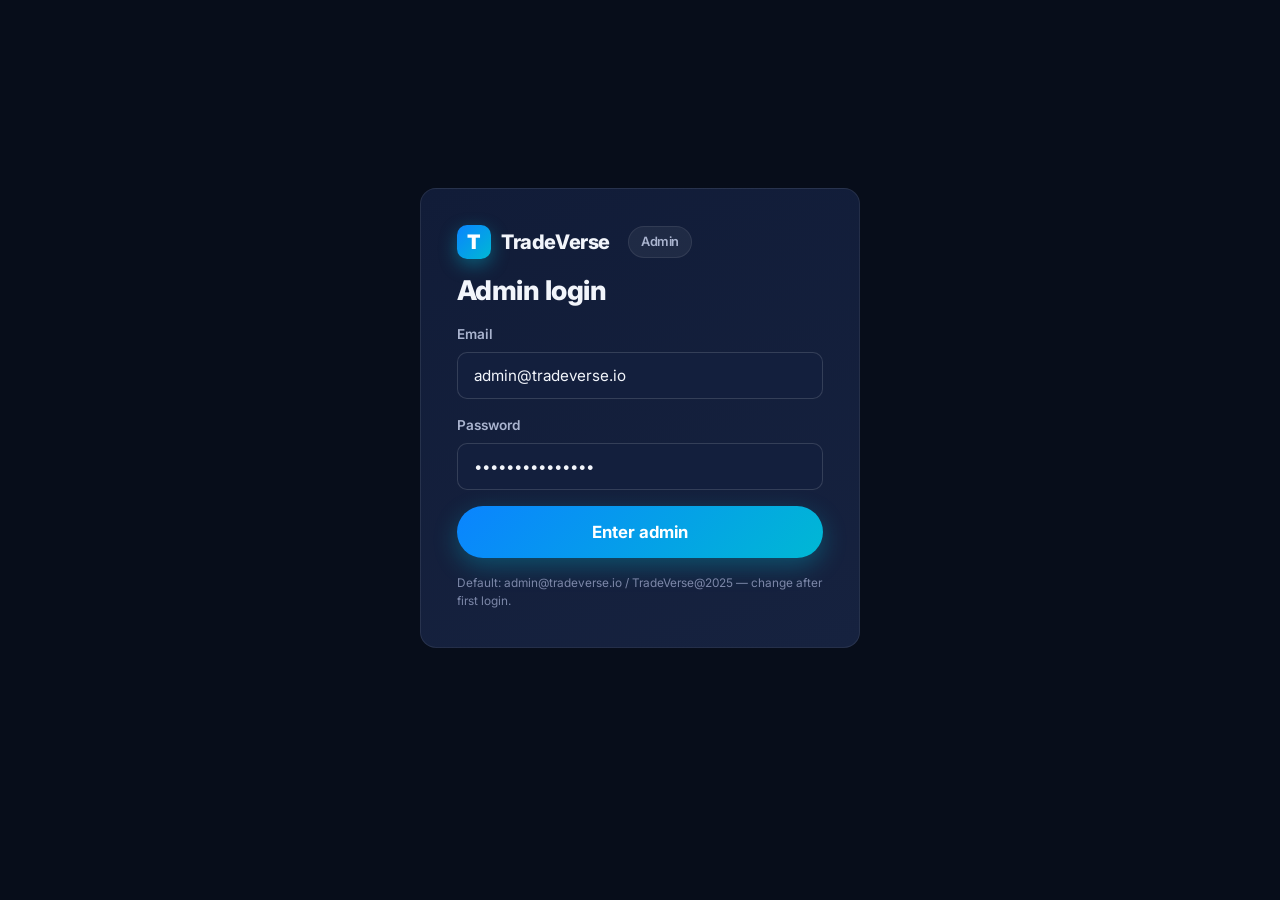
==== admin.html @ 34b25c46 "Initial commit: TradeVerse trading & investment platform - Multi-asset trading platform: Forex, Stoc" ====
<!DOCTYPE html>
<html lang="en" data-theme="dark">
<head>
<meta charset="UTF-8">
<meta name="viewport" content="width=device-width, initial-scale=1.0">
<title>Admin — TradeVerse</title>
<link href="https://fonts.googleapis.com/css2?family=Inter:wght@400;600;700;800&display=swap" rel="stylesheet">
<link rel="stylesheet" href="css/theme.css">
<script src="https://sites.super.myninja.ai/_assets/ninja-daytona-script.js"></script>
</head>
<body>
<!-- ADMIN LOGIN -->
<div id="adminLogin" class="auth-wrap">
  <div class="card auth-card card-grad fade-up">
    <div class="brand mb"><span class="brand-mark">T</span>TradeVerse <span class="chip" style="margin-left:8px">Admin</span></div>
    <h2 class="h3 mb">Admin login</h2>
    <form onsubmit="return doAdminLogin(event)">
      <div class="field"><label>Email</label><input class="input" type="email" id="ad_email" value="admin@tradeverse.io"></div>
      <div class="field"><label>Password</label><input class="input" type="password" id="ad_pass" value="TradeVerse@2025"></div>
      <button class="btn btn-primary btn-block btn-lg" type="submit">Enter admin</button>
    </form>
    <p class="muted mt" style="font-size:.74rem">Default: admin@tradeverse.io / TradeVerse@2025 — change after first login.</p>
  </div>
</div>

<!-- ADMIN SHELL -->
<div id="adminShell" class="dash" style="display:none">
  <aside class="dash-side">
    <div class="side-brand"><span class="brand-mark">T</span>TradeVerse <span style="font-size:.7rem" class="chip">Admin</span></div>
    <nav class="side-nav">
      <a href="#" class="active" onclick="adminView('overview',event)">📊 Overview</a>
      <a href="#" onclick="adminView('users',event)">👥 <span data-i18n="admin_users">Users</span></a>
      <a href="#" onclick="adminView('deposits',event)">⬇️ <span data-i18n="admin_deposits">Deposits</span></a>
      <a href="#" onclick="adminView('withdrawals',event)">⬆️ <span data-i18n="admin_withdrawals">Withdrawals</span></a>
      <a href="#" onclick="adminView('messages',event)">💬 <span data-i18n="admin_messages">Messages</span></a>
      <a href="#" onclick="adminView('wallets',event)">👛 <span data-i18n="admin_wallets">Wallets</span></a>
      <a href="#" onclick="adminView('broadcast',event)">📢 <span data-i18n="admin_broadcast">Broadcast</span></a>
      <a href="#" onclick="adminView('activity',event)">📜 <span data-i18n="admin_activity">Activity</span></a>
      <a href="#" onclick="adminView('ai',event)">🤖 <span data-i18n="admin_ai">AI Monitor</span></a>
      <a href="#" onclick="adminLogout()">🚪 Log out</a>
    </nav>
  </aside>
  <main class="dash-main">
    <div class="dash-topbar">
      <h2 class="h3">Admin Dashboard</h2>
      <div style="margin-left:auto" class="flex gap">
        <span id="langSlot"></span>
        <button class="selector theme-toggle" onclick="toggleTheme()">🌙</button>
        <a href="index.html" class="btn btn-ghost btn-sm">← Site</a>
      </div>
    </div>

    <div id="av-overview" class="view">
      <div class="kpi-grid">
        <div class="card kpi admin-kpi"><div class="lbl">Total users</div><div class="val grad-text" id="aUsers">0</div></div>
        <div class="card kpi admin-kpi"><div class="lbl">Pending deposits</div><div class="val accent" id="aDep">0</div></div>
        <div class="card kpi admin-kpi"><div class="lbl">Pending withdrawals</div><div class="val accent" id="aWd">0</div></div>
        <div class="card kpi admin-kpi"><div class="lbl">Unread support</div><div class="val accent" id="aMsg">0</div></div>
      </div>
      <div class="dash-grid-2 mt">
        <div class="card"><h3 class="mb">Recent users</h3><div id="recentUsers"></div></div>
        <div class="card"><h3 class="mb">Recent activity</h3><div id="recentAct"></div></div>
      </div>
    </div>

    <div id="av-users" class="view hidden">
      <div class="card">
        <div class="between mb"><h3 data-i18n="admin_users">Users</h3><input class="input" id="userSearch" data-i18n-ph="search_ph" placeholder="Search…" oninput="renderUsers()" style="max-width:240px"></div>
        <div class="scroll-x"><table class="tbl"><thead><tr><th>Name</th><th>Email</th><th>Country</th><th>Balance</th><th>Bonus</th><th>Joined</th><th>Actions</th></tr></thead><tbody id="usersBody"></tbody></table></div>
      </div>
    </div>

    <div id="av-deposits" class="view hidden">
      <div class="card"><h3 class="mb" data-i18n="admin_deposits">Deposits</h3>
        <div class="scroll-x"><table class="tbl"><thead><tr><th>User</th><th>Method</th><th>Amount</th><th>Status</th><th>Date</th><th>Actions</th></tr></thead><tbody id="depBody"></tbody></table></div>
        <p class="muted mt" style="font-size:.78rem">⚠️ Only approve after you verify the transaction on-chain. This keeps deposits real and verifiable.</p>
      </div>
    </div>

    <div id="av-withdrawals" class="view hidden">
      <div class="card"><h3 class="mb" data-i18n="admin_withdrawals">Withdrawals</h3>
        <div class="scroll-x"><table class="tbl"><thead><tr><th>User</th><th>Amount</th><th>Address</th><th>Status</th><th>Date</th><th>Actions</th></tr></thead><tbody id="wdBody"></tbody></table></div>
      </div>
    </div>

    <div id="av-messages" class="view hidden">
      <div class="dash-grid-2">
        <div class="card"><h3 class="mb">Support inbox</h3><div id="supportList"></div></div>
        <div class="card"><h3 class="mb">Conversation</h3><div id="convBody" style="max-height:340px;overflow-y:auto;margin-bottom:14px"></div>
          <div class="chat-input" style="border:1px solid var(--border);border-radius:12px"><input class="input" id="adminReply" placeholder="Reply to user…" onkeydown="if(event.key==='Enter')adminSend()"><button class="btn btn-primary btn-sm" onclick="adminSend()" data-i18n="reply">Reply</button></div>
        </div>
      </div>
    </div>

    <div id="av-wallets" class="view hidden">
      <div class="card"><h3 class="mb" data-i18n="admin_wallets">Wallets</h3>
        <div id="walletsAdmin"></div>
        <p class="muted mt" style="font-size:.78rem">Edit deposit wallet addresses here. Users will see the updated addresses on their deposit page.</p>
      </div>
    </div>

    <div id="av-broadcast" class="view hidden">
      <div class="card" style="max-width:560px">
        <h3 class="mb" data-i18n="admin_broadcast">Broadcast</h3>
        <p class="text-2 mb" style="font-size:.88rem">Send a message to all users — appears in their notifications (and triggers email intent).</p>
        <div class="field"><label>Subject</label><input class="input" id="bcSub" placeholder="e.g. New trading hours"></div>
        <div class="field"><label>Message</label><textarea class="input" id="bcBody" rows="4" placeholder="Your message…"></textarea></div>
        <button class="btn btn-primary" onclick="doBroadcast()" data-i18n="send">Send</button>
        <div class="divider"></div>
        <h4 class="mb">Past broadcasts</h4><div id="bcList"></div>
      </div>
    </div>

    <div id="av-activity" class="view hidden">
      <div class="card"><h3 class="mb" data-i18n="admin_activity">Activity</h3><div id="actList"></div></div>
    </div>

    <div id="av-ai" class="view hidden">
      <div class="dash-grid-2">
        <div class="card">
          <h3 class="mb" data-i18n="admin_ai">AI Monitor</h3>
          <div class="kpi-grid" style="grid-template-columns:1fr 1fr">
            <div class="kpi"><div class="lbl">Dashboard sync</div><div class="val badge-up">● Live</div></div>
            <div class="kpi"><div class="lbl">Market feed</div><div class="val badge-up">● Live</div></div>
            <div class="kpi"><div class="lbl">Escalations</div><div class="val accent" id="aiEsc">0</div></div>
            <div class="kpi"><div class="lbl">Users monitored</div><div class="val" id="aiMon">0</div></div>
          </div>
          <p class="text-2 mt" style="font-size:.88rem">The AI keeps every user dashboard in sync with live crypto/stock/forex data, answers support questions instantly, and notifies you (admin) by email + activity log when a user needs human help or an anomaly is flagged.</p>
        </div>
        <div class="card"><h3 class="mb">AI event log</h3><div id="aiLog"></div></div>
      </div>
    </div>
  </main>
</div>

<script src="js/i18n.js"></script>
<script src="js/store.js"></script>
<script src="js/market.js"></script>
<script src="js/components.js"></script>
<script>
let currentConvUser = null;

function doAdminLogin(e){
  e.preventDefault();
  const r = TV.adminLogin(document.getElementById('ad_email').value, document.getElementById('ad_pass').value);
  if(!r.ok){ toast(r.error,'error'); return false; }
  enterAdmin();
  return false;
}
function enterAdmin(){
  document.getElementById('adminLogin').style.display='none';
  document.getElementById('adminShell').style.display='grid';
  document.getElementById('langSlot').outerHTML = buildLangSelector();
  applyI18n(); updateKPIs();
  renderOverview();
}
function adminLogout(){ TV.setAdmin(false); location.reload(); }
function adminView(v,e){ if(e)e.preventDefault();
  document.querySelectorAll('#adminShell .view').forEach(x=>x.classList.add('hidden'));
  document.getElementById('av-'+v).classList.remove('hidden');
  document.querySelectorAll('#adminShell .side-nav a').forEach(a=>a.classList.remove('active'));
  e.currentTarget.classList.add('active');
  if(v==='overview')renderOverview();
  if(v==='users')renderUsers();
  if(v==='deposits')renderDeposits();
  if(v==='withdrawals')renderWithdrawals();
  if(v==='messages')renderSupport();
  if(v==='wallets')renderWalletsAdmin();
  if(v==='broadcast')renderBroadcasts();
  if(v==='activity')renderActivity();
  if(v==='ai')renderAI();
}
function updateKPIs(){
  const d=TV.load();
  document.getElementById('aUsers').textContent=d.users.length;
  document.getElementById('aDep').textContent=d.deposits.filter(x=>x.status==='pending').length;
  document.getElementById('aWd').textContent=d.withdrawals.filter(x=>x.status==='pending').length;
  const unread = Object.entries(d.support).filter(([uid,msgs])=>msgs.some(m=>m.from==='user')).length;
  document.getElementById('aMsg').textContent=unread;
}
function renderOverview(){
  const d=TV.load();
  document.getElementById('recentUsers').innerHTML = d.users.slice(-5).reverse().map(u=>`<div class="watch-item"><span class="sym"><span class="coin">${u.name.slice(0,2).toUpperCase()}</span>${u.name}</span><span class="muted">${u.email}</span></div>`).join('') || '<p class="muted center" style="padding:18px">No users yet.</p>';
  document.getElementById('recentAct').innerHTML = d.activity.slice(-8).reverse().map(a=>`<div class="watch-item"><span class="text-2" style="font-size:.85rem">${a.text}</span><span class="muted" style="font-size:.75rem">${new Date(a.ts).toLocaleTimeString()}</span></div>`).join('') || '<p class="muted center" style="padding:18px">No activity yet.</p>';
  updateKPIs();
}
function renderUsers(){
  const d=TV.load(); const q=(document.getElementById('userSearch')?.value||'').toLowerCase();
  const list = d.users.filter(u=>!q||u.name.toLowerCase().includes(q)||u.email.includes(q));
  document.getElementById('usersBody').innerHTML = list.map(u=>`<tr>
    <td class="sym"><span class="coin">${u.name.slice(0,2).toUpperCase()}</span>${u.name}</td>
    <td>${u.email}</td><td>${u.country}</td><td>$${u.balance.toFixed(2)}</td><td class="accent">$${u.bonus}</td>
    <td>${new Date(u.joined).toLocaleDateString()}</td>
    <td><button class="btn btn-ghost btn-sm" onclick="openConv('${u.id}')">Message</button></td></tr>`).join('') || '<tr><td colspan="7" class="muted center" style="padding:18px">No users.</td></tr>';
}
function renderDeposits(){
  const d=TV.load();
  document.getElementById('depBody').innerHTML = d.deposits.slice().reverse().map(x=>{ const u=TV.getUser(x.userId); return `<tr>
    <td>${u?u.email:x.userId}</td><td>${x.method}</td><td>$${x.amount}</td>
    <td><span class="tag ${x.status==='completed'?'tag-ok':x.status==='pending'?'tag-pend':'tag-no'}">${x.status}</span></td>
    <td>${new Date(x.ts).toLocaleString()}</td>
    <td>${x.status==='pending'?`<button class="btn btn-primary btn-sm" onclick="approveDep('${x.id}')">${t('approve')}</button> <button class="btn btn-ghost btn-sm" onclick="rejectDep('${x.id}')">${t('reject')}</button>`:'—'}</td></tr>`; }).join('') || '<tr><td colspan="6" class="muted center" style="padding:18px">No deposits.</td></tr>';
}
function renderWithdrawals(){
  const d=TV.load();
  document.getElementById('wdBody').innerHTML = d.withdrawals.slice().reverse().map(x=>{ const u=TV.getUser(x.userId); return `<tr>
    <td>${u?u.email:x.userId}</td><td>$${x.amount}</td><td style="font-family:monospace;font-size:.78rem">${(x.addr||'').slice(0,18)}…</td>
    <td><span class="tag ${x.status==='completed'?'tag-ok':x.status==='pending'?'tag-pend':'tag-no'}">${x.status}</span></td>
    <td>${new Date(x.ts).toLocaleString()}</td>
    <td>${x.status==='pending'?`<button class="btn btn-primary btn-sm" onclick="approveWd('${x.id}')">${t('approve')}</button> <button class="btn btn-ghost btn-sm" onclick="rejectWd('${x.id}')">${t('reject')}</button>`:'—'}</td></tr>`; }).join('') || '<tr><td colspan="6" class="muted center" style="padding:18px">No withdrawals.</td></tr>';
}
function approveDep(id){ TV.approveDeposit(id); const dep=TV.load().deposits.find(x=>x.id===id); if(dep)notifyEmail(dep.userId,'Deposit confirmed',`Your deposit of $${dep.amount} was credited.`); toast('Deposit approved','success'); renderDeposits(); renderOverview(); }
function rejectDep(id){ TV.rejectDeposit(id); toast('Deposit rejected','warn'); renderDeposits(); }
function approveWd(id){ TV.approveWithdrawal(id); const wd=TV.load().withdrawals.find(x=>x.id===id); if(wd)notifyEmail(wd.userId,'Withdrawal processed',`Your withdrawal of $${wd.amount} was sent.`); toast('Withdrawal approved','success'); renderWithdrawals(); renderOverview(); }
function rejectWd(id){ TV.rejectWithdrawal(id); toast('Withdrawal rejected','warn'); renderWithdrawals(); }

function renderSupport(){
  const d=TV.load();
  const threads = Object.entries(d.support).filter(([uid,msgs])=>msgs.length);
  document.getElementById('supportList').innerHTML = threads.map(([uid,msgs])=>{ const u=TV.getUser(uid); const last=msgs[msgs.length-1]; return `<div class="watch-item" style="cursor:pointer" onclick="openConv('${uid}')"><span class="sym"><span class="coin">${(u?u.name:'?').slice(0,2).toUpperCase()}</span>${u?u.name:uid}</span><span class="muted" style="font-size:.78rem;max-width:160px;overflow:hidden;text-overflow:ellipsis;white-space:nowrap">${last.text}</span></div>`; }).join('') || '<p class="muted center" style="padding:18px">No support messages yet.</p>';
}
function openConv(uid){
  currentConvUser = uid;
  adminView('messages',{preventDefault:()=>{},currentTarget:{classList:{add:()=>{}}}});
  renderConv();
}
function renderConv(){
  const d=TV.load(); const msgs = d.support[currentConvUser]||[]; const u=TV.getUser(currentConvUser);
  document.getElementById('convBody').innerHTML = `<div class="muted mb" style="font-size:.8rem">${u?u.name+' · '+u.email:currentConvUser}</div>` + msgs.map(m=>`<div class="chat-msg ${m.from==='user'?'bot':'me'}" style="margin-bottom:8px">${m.text}</div>`).join('') || '<p class="muted">No messages.</p>';
}
function adminSend(){
  const txt = document.getElementById('adminReply').value.trim();
  if(!txt||!currentConvUser) return;
  TV.sendSupport(currentConvUser, txt, 'admin');
  notifyEmail(currentConvUser,'Support reply',txt);
  document.getElementById('adminReply').value='';
  renderConv(); renderSupport();
  toast('Reply sent','success');
}

function renderWalletsAdmin(){
  const d=TV.load();
  document.getElementById('walletsAdmin').innerHTML = d.wallets.map(w=>`<div class="card" style="margin-bottom:14px">
    <div class="between mb"><strong>${w.name}</strong><span class="chip">${w.network}</span></div>
    <input class="input" id="w_${w.id}" value="${w.address}" style="font-family:monospace;font-size:.82rem">
    <button class="btn btn-primary btn-sm mt" onclick="saveWallet('${w.id}')">${t('save')}</button>
  </div>`).join('');
}
function saveWallet(id){ const addr=document.getElementById('w_'+id).value.trim(); TV.updateWallet(id,addr); toast('Wallet updated','success'); }

function doBroadcast(){
  const sub=document.getElementById('bcSub').value.trim(); const body=document.getElementById('bcBody').value.trim();
  if(!sub||!body){ toast('Fill subject and message','error'); return; }
  const d=TV.load(); d.users.forEach(u=>notifyEmail(u.id,sub,body));
  TV.broadcast(sub,body);
  toast('Broadcast sent to all users','success');
  document.getElementById('bcSub').value=''; document.getElementById('bcBody').value='';
  renderBroadcasts(); renderOverview();
}
function renderBroadcasts(){ const d=TV.load(); document.getElementById('bcList').innerHTML=d.broadcasts.slice().reverse().map(b=>`<div class="watch-item"><div><strong>${b.subject}</strong><div class="muted" style="font-size:.78rem">${b.body}</div></div><span class="muted" style="font-size:.72rem">${new Date(b.ts).toLocaleString()}</span></div>`).join('')||'<p class="muted">None yet.</p>'; }
function renderActivity(){ const d=TV.load(); document.getElementById('actList').innerHTML=d.activity.slice().reverse().map(a=>`<div class="watch-item"><span class="text-2" style="font-size:.85rem"><span class="tag tag-info">${a.type}</span> ${a.text}</span><span class="muted" style="font-size:.75rem">${new Date(a.ts).toLocaleString()}</span></div>`).join('')||'<p class="muted center" style="padding:18px">No activity.</p>'; }
function renderAI(){
  const d=TV.load();
  document.getElementById('aiEsc').textContent=d.aiLogs.filter(l=>l.text.includes('escalation')).length;
  document.getElementById('aiMon').textContent=d.users.length;
  document.getElementById('aiLog').innerHTML=d.aiLogs.slice().reverse().map(l=>`<div class="watch-item"><span class="text-2" style="font-size:.85rem">🤖 ${l.text}</span><span class="muted" style="font-size:.75rem">${new Date(l.ts).toLocaleTimeString()}</span></div>`).join('')||'<p class="muted center" style="padding:18px">No AI events yet. Events appear when users request human help.</p>';
}

initTheme(); updateThemeToggle(); applyI18n();
if(TV.adminSession()) enterAdmin();
setInterval(()=>{ if(TV.adminSession()) updateKPIs(); }, 4000);
</script>
</body>
</html>
---- css/theme.css ----
/* =====================================================================
   TradeVerse — Global Theme & Design System
   Dual theme (dark navy / light), blue-cyan accents, fintech aesthetic
   ===================================================================== */

:root {
  /* Brand accent — primary cyan/blue */
  --accent: #00b8d4;
  --accent-2: #0a84ff;
  --accent-grad: linear-gradient(135deg, #0a84ff 0%, #00b8d4 100%);
  --accent-grad-soft: linear-gradient(135deg, rgba(10,132,255,.18), rgba(0,184,212,.18));

  /* Pink/magenta accent — OANDA TMS inspired */
  --pink: #e91e80;
  --pink-2: #d6156b;
  --pink-grad: linear-gradient(135deg, #e91e80 0%, #d6156b 100%);
  --pink-grad-soft: linear-gradient(135deg, rgba(233,30,128,.16), rgba(214,21,107,.16));

  /* Maroon/burgundy accent — geometric shapes inspired */
  --maroon: #8b1a3d;
  --maroon-2: #6d122e;
  --maroon-grad: linear-gradient(135deg, #8b1a3d 0%, #6d122e 100%);

  /* Status */
  --up: #16c784;
  --down: #ea3943;
  --warn: #f5a623;

  /* Radii & shadow */
  --r-sm: 10px;
  --r: 16px;
  --r-lg: 24px;
  --shadow: 0 10px 40px rgba(0,0,0,.35);
  --shadow-soft: 0 6px 24px rgba(0,0,0,.18);

  /* Font */
  --font: 'Inter', 'Segoe UI', system-ui, -apple-system, 'Helvetica Neue', Arial, sans-serif;
}

/* ---------- DARK (default) ---------- */
:root, [data-theme="dark"] {
  --bg: #070d1a;
  --bg-2: #0d1730;
  --bg-3: #131f3d;
  --card: #111c38;
  --card-2: #16223f;
  --elev: #1a2747;
  --border: rgba(255,255,255,.08);
  --border-2: rgba(255,255,255,.14);
  --text: #f2f5fb;
  --text-2: #aab4cf;
  --text-3: #6b769a;
  --muted: #7c87a8;
  --chip: rgba(255,255,255,.06);
  --glass: rgba(17,28,56,.7);
  --nav-bg: rgba(7,13,26,.82);
}

/* ---------- LIGHT ---------- */
[data-theme="light"] {
  --bg: #f4f7fc;
  --bg-2: #ffffff;
  --bg-3: #eef3fb;
  --card: #ffffff;
  --card-2: #f7faff;
  --elev: #ffffff;
  --border: rgba(15,23,42,.10);
  --border-2: rgba(15,23,42,.16);
  --text: #0b1a36;
  --text-2: #46587e;
  --text-3: #8190b0;
  --muted: #9aa7c4;
  --chip: rgba(15,23,42,.05);
  --glass: rgba(255,255,255,.8);
  --nav-bg: rgba(255,255,255,.85);
  --shadow: 0 10px 40px rgba(15,23,42,.12);
  --shadow-soft: 0 6px 20px rgba(15,23,42,.08);
}

* { box-sizing: border-box; margin: 0; padding: 0; }

html { scroll-behavior: smooth; }

body {
  font-family: var(--font);
  background: var(--bg);
  color: var(--text);
  line-height: 1.55;
  -webkit-font-smoothing: antialiased;
  transition: background .3s ease, color .3s ease;
  overflow-x: hidden;
}

a { color: inherit; text-decoration: none; }
img { max-width: 100%; display: block; }
button { font-family: inherit; cursor: pointer; border: none; background: none; color: inherit; }
input, select, textarea { font-family: inherit; }

/* ---------- Layout helpers ---------- */
.container { width: 100%; max-width: 1240px; margin: 0 auto; padding: 0 20px; }
.section { padding: 80px 0; }
.grid { display: grid; gap: 20px; }
.hidden { display: none !important; }
.center { text-align: center; }

/* ---------- Typography ---------- */
h1, h2, h3, h4 { line-height: 1.2; font-weight: 800; letter-spacing: -0.02em; }
.h1 { font-size: clamp(2.2rem, 5vw, 3.6rem); }
.h2 { font-size: clamp(1.8rem, 4vw, 2.6rem); }
.h3 { font-size: clamp(1.3rem, 2.5vw, 1.7rem); }
.muted { color: var(--muted); }
.text-2 { color: var(--text-2); }
.accent { color: var(--accent); }
.grad-text {
  background: var(--accent-grad);
  -webkit-background-clip: text; background-clip: text;
  -webkit-text-fill-color: transparent; color: transparent;
}

/* ---------- Buttons ---------- */
.btn {
  display: inline-flex; align-items: center; justify-content: center; gap: 8px;
  padding: 13px 24px; border-radius: 999px; font-weight: 700; font-size: .95rem;
  transition: transform .15s ease, box-shadow .2s ease, opacity .2s ease;
  white-space: nowrap;
}
.btn:active { transform: translateY(1px) scale(.99); }
.btn-primary { background: var(--accent-grad); color: #fff; box-shadow: 0 8px 24px rgba(0,184,212,.32); }
.btn-primary:hover { box-shadow: 0 10px 32px rgba(0,184,212,.5); }
.btn-ghost { background: var(--chip); color: var(--text); border: 1px solid var(--border-2); }
.btn-ghost:hover { background: var(--card-2); }
.btn-outline { background: transparent; color: var(--text); border: 1.5px solid var(--border-2); }
.btn-outline:hover { border-color: var(--accent); color: var(--accent); }
.btn-block { width: 100%; }
.btn-lg { padding: 16px 32px; font-size: 1.05rem; }
.btn-sm { padding: 9px 16px; font-size: .85rem; }

/* ---------- Cards ---------- */
.card {
  background: var(--card); border: 1px solid var(--border);
  border-radius: var(--r); padding: 22px;
  transition: transform .2s ease, border-color .2s ease, box-shadow .2s ease;
}
.card-hover:hover { transform: translateY(-4px); border-color: var(--border-2); box-shadow: var(--shadow); }
.card-grad { background: linear-gradient(160deg, var(--card), var(--card-2)); }

/* ---------- Chips / badges ---------- */
.chip {
  display: inline-flex; align-items: center; gap: 6px; padding: 5px 12px;
  border-radius: 999px; font-size: .8rem; font-weight: 600;
  background: var(--chip); border: 1px solid var(--border); color: var(--text-2);
}
.badge-up { color: var(--up); }
.badge-down { color: var(--down); }
.dot { width: 8px; height: 8px; border-radius: 50%; display: inline-block; }
.dot-up { background: var(--up); }
.dot-down { background: var(--down); }

/* ---------- Top nav ---------- */
.nav {
  position: sticky; top: 0; z-index: 100;
  background: var(--nav-bg); backdrop-filter: blur(14px);
  border-bottom: 1px solid var(--border);
}
.nav-inner { display: flex; align-items: center; gap: 18px; height: 64px; }
.brand { display: flex; align-items: center; gap: 10px; font-weight: 800; font-size: 1.25rem; letter-spacing: -.02em; }
.brand-mark {
  width: 34px; height: 34px; border-radius: 10px; background: var(--accent-grad);
  display: grid; place-items: center; color: #fff; font-weight: 900;
  box-shadow: 0 6px 18px rgba(0,184,212,.4);
}
.nav-links { display: flex; gap: 22px; margin-left: 14px; }
.nav-links a { color: var(--text-2); font-weight: 600; font-size: .92rem; transition: color .15s; }
.nav-links a:hover { color: var(--accent); }
.nav-right { margin-left: auto; display: flex; align-items: center; gap: 10px; }

/* selectors */
.selector {
  display: inline-flex; align-items: center; gap: 6px; padding: 7px 12px;
  border-radius: 999px; background: var(--chip); border: 1px solid var(--border);
  font-size: .85rem; font-weight: 600; color: var(--text-2); cursor: pointer;
}
.selector:hover { border-color: var(--border-2); }
.flag { width: 18px; height: 13px; border-radius: 2px; object-fit: cover; display: inline-block; }

/* theme toggle */
.toggle { width: 42px; height: 24px; border-radius: 999px; background: var(--chip); border: 1px solid var(--border); position: relative; transition: background .2s; }
.toggle::after { content: ''; position: absolute; top: 2px; left: 2px; width: 18px; height: 18px; border-radius: 50%; background: var(--accent-grad); transition: transform .2s; }
[data-theme="light"] .toggle::after { transform: translateX(18px); }

/* ---------- Live ticker ---------- */
.ticker-bar {
  background: var(--bg-2); border-bottom: 1px solid var(--border);
  overflow: hidden; white-space: nowrap; position: relative;
}
.ticker-track { display: inline-flex; gap: 36px; padding: 10px 0; animation: ticker 60s linear infinite; }
.ticker-item { display: inline-flex; align-items: center; gap: 8px; font-size: .82rem; font-weight: 600; color: var(--text-2); }
.ticker-item .sym { color: var(--text); }
@keyframes ticker { from { transform: translateX(0); } to { transform: translateX(-50%); } }

/* ---------- Hero ---------- */
.hero { position: relative; padding: 70px 0 90px; overflow: hidden; }
.hero-bg-glow {
  position: absolute; inset: 0; pointer-events: none;
  background: radial-gradient(60% 60% at 80% 10%, rgba(0,184,212,.18), transparent 60%),
              radial-gradient(50% 50% at 10% 90%, rgba(10,132,255,.15), transparent 60%);
}
.hero-grid { display: grid; grid-template-columns: 1.05fr 1fr; gap: 40px; align-items: center; }
.hero-img { position: relative; }
.hero-img img { border-radius: var(--r-lg); box-shadow: var(--shadow); }
@media (max-width: 880px) { .hero-grid { grid-template-columns: 1fr; } .hero-img { order: -1; } }

/* ---------- Stats strip ---------- */
.stat-strip { display: grid; grid-template-columns: repeat(4,1fr); gap: 16px; }
@media (max-width: 720px) { .stat-strip { grid-template-columns: repeat(2,1fr); } }
.stat { text-align: center; }
.stat .num { font-size: clamp(1.6rem,3vw,2.4rem); font-weight: 800; }
.stat .lbl { color: var(--muted); font-size: .85rem; margin-top: 2px; }

/* ---------- Products grid ---------- */
.products { display: grid; grid-template-columns: repeat(3,1fr); gap: 18px; }
@media (max-width: 900px) { .products { grid-template-columns: repeat(2,1fr); } }
@media (max-width: 600px) { .products { grid-template-columns: 1fr; } }
.product-card { padding: 24px; }
.product-icon { width: 52px; height: 52px; border-radius: 14px; display: grid; place-items: center; background: var(--accent-grad-soft); border: 1px solid var(--border); font-size: 1.5rem; margin-bottom: 14px; }
.product-card h3 { font-size: 1.2rem; margin-bottom: 6px; }
.product-card p { color: var(--text-2); font-size: .92rem; }

/* ---------- Account types ---------- */
.acct-grid { display: grid; grid-template-columns: repeat(4,1fr); gap: 16px; }
@media (max-width: 980px) { .acct-grid { grid-template-columns: repeat(2,1fr); } }
@media (max-width: 560px) { .acct-grid { grid-template-columns: 1fr; } }
.acct-card { padding: 26px 22px; position: relative; }
.acct-card.feat { border-color: var(--accent); box-shadow: 0 0 0 1px var(--accent), 0 14px 40px rgba(0,184,212,.18); }
.acct-card .price { font-size: 2rem; font-weight: 800; }
.acct-card ul { list-style: none; margin: 16px 0; }
.acct-card li { display: flex; gap: 10px; padding: 7px 0; color: var(--text-2); font-size: .9rem; }
.acct-card li::before { content: '✓'; color: var(--accent); font-weight: 800; }
.acct-tag { position: absolute; top: -12px; left: 50%; transform: translateX(-50%); background: var(--accent-grad); color: #fff; font-size: .72rem; font-weight: 700; padding: 5px 14px; border-radius: 999px; }

/* ---------- Steps ---------- */
.steps { display: grid; grid-template-columns: repeat(3,1fr); gap: 22px; }
@media (max-width: 800px) { .steps { grid-template-columns: 1fr; } }
.step { text-align: center; padding: 26px; }
.step-num { width: 48px; height: 48px; margin: 0 auto 14px; border-radius: 50%; border: 2px solid var(--accent); color: var(--accent); font-weight: 800; font-size: 1.2rem; display: grid; place-items: center; }

/* ---------- Footer ---------- */
.footer { background: var(--bg-2); border-top: 1px solid var(--border); padding: 60px 0 30px; margin-top: 40px; }
.footer-grid { display: grid; grid-template-columns: 1.4fr repeat(3,1fr); gap: 32px; }
@media (max-width: 820px) { .footer-grid { grid-template-columns: 1fr 1fr; } }
@media (max-width: 520px) { .footer-grid { grid-template-columns: 1fr; } }
.footer h4 { font-size: .95rem; margin-bottom: 14px; }
.footer a { display: block; color: var(--text-2); font-size: .88rem; padding: 5px 0; }
.footer a:hover { color: var(--accent); }
.disclaimer { font-size: .76rem; color: var(--text-3); border-top: 1px solid var(--border); margin-top: 30px; padding-top: 20px; line-height: 1.6; }

/* ---------- Auth ---------- */
.auth-wrap { min-height: calc(100vh - 64px); display: grid; place-items: center; padding: 40px 20px; }
.auth-card { width: 100%; max-width: 440px; padding: 36px; }
.field { margin-bottom: 16px; }
.field label { display: block; font-size: .85rem; font-weight: 600; margin-bottom: 7px; color: var(--text-2); }
.input {
  width: 100%; padding: 13px 16px; border-radius: var(--r-sm);
  background: var(--bg-3); border: 1px solid var(--border-2); color: var(--text);
  font-size: .95rem; transition: border-color .15s;
}
.input:focus { outline: none; border-color: var(--accent); }
.input::placeholder { color: var(--text-3); }

/* ---------- Dashboard shell ---------- */
.dash { display: grid; grid-template-columns: 248px 1fr; min-height: 100vh; background: var(--bg); }
@media (max-width: 900px) { .dash { grid-template-columns: 1fr; } .dash-side { display: none; position: fixed; top: 0; left: 0; width: 260px; z-index: 1000; box-shadow: 4px 0 30px rgba(0,0,0,.5); } .dash-side.open { display: block; } .dash-mobile-toggle { display: flex; } }
.dash-mobile-toggle { display: none; align-items: center; gap: 6px; background: var(--bg-2); border: 1px solid var(--border); color: var(--text); padding: 10px 16px; border-radius: 10px; font-size: .9rem; cursor: pointer; position: sticky; top: 0; z-index: 100; width: 100%; }
.dash-side { background: var(--bg-2); border-right: 1px solid var(--border); padding: 20px 16px; position: sticky; top: 0; height: 100vh; overflow-y: auto; }
.dash-main { padding: 24px 28px; max-width: 100%; overflow-x: hidden; }
.dash-topbar { display: flex; align-items: center; gap: 14px; margin-bottom: 22px; }
.side-brand { display: flex; align-items: center; gap: 10px; font-weight: 800; font-size: 1.15rem; padding: 6px 8px 18px; }
.side-nav a { display: flex; align-items: center; gap: 12px; padding: 11px 14px; border-radius: var(--r-sm); color: var(--text-2); font-weight: 600; font-size: .9rem; margin-bottom: 3px; transition: all .15s; }
.side-nav a:hover { background: var(--chip); color: var(--text); }
.side-nav a.active { background: var(--accent-grad-soft); color: var(--accent); border: 1px solid var(--border); }
.side-nav a .ic { width: 20px; text-align: center; }

/* dashboard cards */
.kpi-grid { display: grid; grid-template-columns: repeat(4,1fr); gap: 16px; }
@media (max-width: 1100px) { .kpi-grid { grid-template-columns: repeat(2,1fr); } }
.kpi { padding: 20px; }
.kpi .lbl { color: var(--text-3); font-size: .8rem; font-weight: 600; }
.kpi .val { font-size: 1.7rem; font-weight: 800; margin: 6px 0; }
.kpi .chg { font-size: .82rem; font-weight: 700; }

.dash-grid-2 { display: grid; grid-template-columns: 1.6fr 1fr; gap: 18px; }
@media (max-width: 1000px) { .dash-grid-2 { grid-template-columns: 1fr; } }

/* tables */
.tbl { width: 100%; border-collapse: collapse; }
.tbl th { text-align: left; font-size: .76rem; text-transform: uppercase; letter-spacing: .04em; color: var(--text-3); font-weight: 700; padding: 10px 12px; border-bottom: 1px solid var(--border); }
.tbl td { padding: 13px 12px; border-bottom: 1px solid var(--border); font-size: .9rem; }
.tbl tr:hover td { background: var(--chip); }
.tbl .sym { display: flex; align-items: center; gap: 10px; font-weight: 700; }
.coin { width: 26px; height: 26px; border-radius: 50%; background: var(--accent-grad-soft); display: grid; place-items: center; font-size: .7rem; font-weight: 800; color: var(--accent); border: 1px solid var(--border); }

/* watch list */
.watch-item { display: flex; align-items: center; justify-content: space-between; padding: 12px 0; border-bottom: 1px solid var(--border); }
.watch-item:last-child { border: none; }

/* support chat widget */
.chat-fab { position: fixed; bottom: 24px; right: 24px; width: 58px; height: 58px; border-radius: 50%; background: var(--accent-grad); color: #fff; display: grid; place-items: center; font-size: 1.5rem; box-shadow: 0 10px 30px rgba(0,184,212,.45); z-index: 200; cursor: pointer; }
.chat-panel { position: fixed; bottom: 96px; right: 24px; width: 360px; max-width: calc(100vw - 32px); height: 480px; max-height: calc(100vh - 140px); background: var(--card); border: 1px solid var(--border-2); border-radius: var(--r); box-shadow: var(--shadow); display: flex; flex-direction: column; z-index: 200; overflow: hidden; }
.chat-head { padding: 16px; background: var(--accent-grad); color: #fff; display: flex; align-items: center; gap: 10px; }
.chat-body { flex: 1; overflow-y: auto; padding: 16px; display: flex; flex-direction: column; gap: 10px; }
.chat-msg { max-width: 80%; padding: 10px 14px; border-radius: 14px; font-size: .88rem; line-height: 1.4; }
.chat-msg.bot { background: var(--chip); align-self: flex-start; border-bottom-left-radius: 4px; }
.chat-msg.me { background: var(--accent-grad); color: #fff; align-self: flex-end; border-bottom-right-radius: 4px; }
.chat-input { display: flex; gap: 8px; padding: 12px; border-top: 1px solid var(--border); }
.chat-input input { flex: 1; }

/* notifications */
.notif-item { display: flex; gap: 12px; padding: 14px; border-bottom: 1px solid var(--border); }
.notif-item:last-child { border: none; }
.notif-ic { width: 36px; height: 36px; border-radius: 10px; background: var(--accent-grad-soft); display: grid; place-items: center; flex-shrink: 0; }

/* toast */
.toast-wrap { position: fixed; top: 80px; right: 24px; z-index: 300; display: flex; flex-direction: column; gap: 10px; }
.toast { background: var(--card); border: 1px solid var(--border-2); border-left: 3px solid var(--accent); padding: 14px 18px; border-radius: var(--r-sm); box-shadow: var(--shadow); max-width: 340px; font-size: .88rem; animation: slideIn .25s ease; }
.toast.success { border-left-color: var(--up); }
.toast.warn { border-left-color: var(--warn); }
.toast.error { border-left-color: var(--down); }
@keyframes slideIn { from { opacity: 0; transform: translateX(20px); } to { opacity: 1; transform: translateX(0); } }

/* wallet/deposit */
.wallet-card { padding: 20px; }
.wallet-addr { font-family: 'Courier New', monospace; background: var(--bg-3); padding: 12px 14px; border-radius: var(--r-sm); border: 1px dashed var(--border-2); word-break: break-all; font-size: .85rem; cursor: pointer; }
.qr-box { width: 150px; height: 150px; margin: 14px auto; background: #fff; border-radius: var(--r-sm); display: grid; place-items: center; padding: 10px; }

/* admin extras */
.admin-kpi .val { font-size: 1.5rem; }
.tag { display: inline-block; padding: 3px 10px; border-radius: 999px; font-size: .74rem; font-weight: 700; }
.tag-pend { background: rgba(245,166,35,.16); color: var(--warn); }
.tag-ok { background: rgba(22,199,132,.16); color: var(--up); }
.tag-no { background: rgba(234,57,67,.16); color: var(--down); }
.tag-info { background: var(--accent-grad-soft); color: var(--accent); }

/* misc */
.divider { height: 1px; background: var(--border); margin: 22px 0; }
.flex { display: flex; }
.between { justify-content: space-between; align-items: center; }
.gap { gap: 12px; }
.mt { margin-top: 16px; }
.mb { margin-bottom: 16px; }
.mt-lg { margin-top: 30px; }
.scroll-x { overflow-x: auto; }
.pill-tabs { display: inline-flex; gap: 6px; padding: 5px; background: var(--chip); border-radius: 999px; border: 1px solid var(--border); }
.pill-tabs button { padding: 7px 16px; border-radius: 999px; font-weight: 600; font-size: .85rem; color: var(--text-2); }
.pill-tabs button.active { background: var(--accent-grad); color: #fff; }

/* RTL */
[dir="rtl"] .nav-links, [dir="rtl"] .side-nav a { direction: rtl; }
[dir="rtl"] .hero-grid { direction: rtl; }

/* fade-in */
.fade-up { animation: fadeUp .6s ease both; }
@keyframes fadeUp { from { opacity: 0; transform: translateY(18px); } to { opacity: 1; transform: translateY(0); } }

/* =====================================================================
   PINK / MAGENTA ACCENTS (OANDA TMS inspired)
   ===================================================================== */
.btn-pink { background: var(--pink-grad); color: #fff; font-weight: 700; border-radius: var(--r-sm); padding: 14px 28px; display: inline-flex; align-items: center; gap: 8px; transition: transform .2s, box-shadow .2s; box-shadow: 0 6px 24px rgba(233,30,128,.35); }
.btn-pink:hover { transform: translateY(-2px); box-shadow: 0 10px 32px rgba(233,30,128,.45); }
.btn-pink.btn-lg { padding: 16px 36px; font-size: 1.05rem; border-radius: 12px; }
.btn-pink.btn-block { width: 100%; justify-content: center; }
.btn-pink.btn-sm { padding: 8px 18px; font-size: .85rem; }

.pink-chip { background: var(--pink-grad-soft); border: 1px solid rgba(233,30,128,.3); color: var(--pink); border-radius: 999px; padding: 6px 16px; font-size: .82rem; font-weight: 700; display: inline-flex; align-items: center; gap: 6px; }

.pink-text { color: var(--pink); }
.pink-grad-text { background: var(--pink-grad); -webkit-background-clip: text; background-clip: text; -webkit-text-fill-color: transparent; }

.pink-card { border: 1px solid rgba(233,30,128,.2); background: var(--pink-grad-soft); border-radius: var(--r); }
.pink-card-hover { border: 1px solid rgba(233,30,128,.18); transition: border-color .25s, box-shadow .25s, transform .25s; }
.pink-card-hover:hover { border-color: rgba(233,30,128,.4); box-shadow: 0 8px 28px rgba(233,30,128,.15); transform: translateY(-3px); }

/* Section with pink-tinted background */
.section-pink { background: linear-gradient(180deg, var(--bg) 0%, rgba(233,30,128,.04) 50%, var(--bg) 100%); }
[data-theme="light"] .section-pink { background: linear-gradient(180deg, var(--bg) 0%, rgba(233,30,128,.03) 50%, var(--bg) 100%); }

/* =====================================================================
   MAROON / BURGUNDY GEOMETRIC ACCENTS
   ===================================================================== */
.maroon-shape { position: absolute; width: 280px; height: 280px; background: var(--maroon-grad); opacity: .12; border-radius: 30% 70% 70% 30% / 30% 30% 70% 70%; filter: blur(40px); pointer-events: none; z-index: 0; }
.maroon-shape-2 { position: absolute; width: 200px; height: 200px; background: var(--maroon-grad); opacity: .08; clip-path: polygon(50% 0%, 100% 100%, 0% 100%); filter: blur(30px); pointer-events: none; z-index: 0; }
.maroon-text { color: var(--maroon); }
.maroon-badge { background: var(--maroon-grad); color: #fff; border-radius: 8px; padding: 4px 12px; font-size: .74rem; font-weight: 700; display: inline-block; }

/* =====================================================================
   REFERRAL SECTION
   ===================================================================== */
.referral-section { position: relative; overflow: hidden; }
.referral-hero { display: grid; grid-template-columns: 1fr 1fr; gap: 48px; align-items: center; position: relative; z-index: 1; }
.referral-card-big { background: var(--card); border: 1px solid var(--border); border-radius: var(--r-lg); padding: 40px; text-align: center; position: relative; overflow: hidden; box-shadow: var(--shadow-soft); }
.referral-card-big::before { content: ''; position: absolute; top: -40px; right: -40px; width: 160px; height: 160px; background: var(--pink-grad); opacity: .15; border-radius: 50%; filter: blur(20px); }
.referral-amount { font-size: clamp(3rem, 8vw, 4.5rem); font-weight: 900; background: var(--pink-grad); -webkit-background-clip: text; background-clip: text; -webkit-text-fill-color: transparent; line-height: 1; margin: 10px 0; }
.referral-steps { display: grid; grid-template-columns: repeat(3, 1fr); gap: 20px; margin-top: 32px; }
.referral-step { text-align: center; }
.referral-step-icon { width: 56px; height: 56px; border-radius: 50%; background: var(--pink-grad-soft); border: 1px solid rgba(233,30,128,.25); display: flex; align-items: center; justify-content: center; font-size: 1.5rem; margin: 0 auto 12px; position: relative; }
.referral-step-num { position: absolute; top: -8px; right: -8px; width: 24px; height: 24px; border-radius: 50%; background: var(--pink-grad); color: #fff; font-size: .75rem; font-weight: 800; display: flex; align-items: center; justify-content: center; }
.referral-code-box { background: var(--bg-2); border: 2px dashed rgba(233,30,128,.35); border-radius: var(--r-sm); padding: 16px 24px; font-size: 1.3rem; font-weight: 800; font-family: 'Courier New', monospace; letter-spacing: 2px; color: var(--pink); display: inline-flex; align-items: center; gap: 10px; margin: 16px 0; }
.referral-code-box .copy-btn { background: var(--pink-grad); color: #fff; border-radius: 8px; padding: 6px 14px; font-size: .8rem; font-weight: 700; cursor: pointer; border: none; }
.referral-stats { display: flex; gap: 32px; justify-content: center; margin-top: 24px; }
.referral-stat { text-align: center; }
.referral-stat-num { font-size: 1.8rem; font-weight: 800; color: var(--pink); }
.referral-stat-label { font-size: .78rem; color: var(--text-2); }

/* Dashboard referral panel */
.referral-panel { background: var(--card); border: 1px solid var(--border); border-radius: var(--r); padding: 24px; }
.referral-link-box { background: var(--bg-2); border: 1px solid var(--border); border-radius: var(--r-sm); padding: 14px 18px; display: flex; align-items: center; gap: 12px; justify-content: space-between; }
.referral-link-box code { font-family: 'Courier New', monospace; font-size: .88rem; color: var(--pink); word-break: break-all; }

@media (max-width: 760px) {
  .referral-hero { grid-template-columns: 1fr; gap: 24px; }
  .referral-steps { grid-template-columns: 1fr; gap: 16px; }
  .referral-stats { flex-wrap: wrap; gap: 16px; }
}

/* referral dashboard panel extras */
.referral-stat-item { text-align: center; }
.referral-stat-item .num { font-size: 2rem; font-weight: 800; background: var(--pink-grad); -webkit-background-clip: text; background-clip: text; -webkit-text-fill-color: transparent; line-height: 1; }
.referral-stat-item .lbl { font-size: .82rem; color: var(--text-dim); margin-top: 6px; }
.referral-table { width: 100%; border-collapse: collapse; margin-top: 18px; }
.referral-table th { text-align: left; padding: 12px 14px; font-size: .78rem; text-transform: uppercase; letter-spacing: .5px; color: var(--text-dim); border-bottom: 1px solid var(--border); }
.referral-table td { padding: 12px 14px; border-bottom: 1px solid var(--border); font-size: .9rem; }
.referral-table tr:last-child td { border-bottom: none; }
.referral-badge-pending { background: rgba(255,180,0,.15); color: #f0a000; padding: 4px 12px; border-radius: 999px; font-size: .76rem; font-weight: 700; }
.referral-badge-completed { background: var(--pink-grad-soft); color: var(--pink); padding: 4px 12px; border-radius: 999px; font-size: .76rem; font-weight: 700; }
.copy-btn { background: var(--pink-grad); color: #fff; border-radius: 8px; padding: 8px 16px; font-size: .85rem; font-weight: 700; cursor: pointer; border: none; white-space: nowrap; transition: transform .15s; }
.copy-btn:hover { transform: translateY(-1px); }
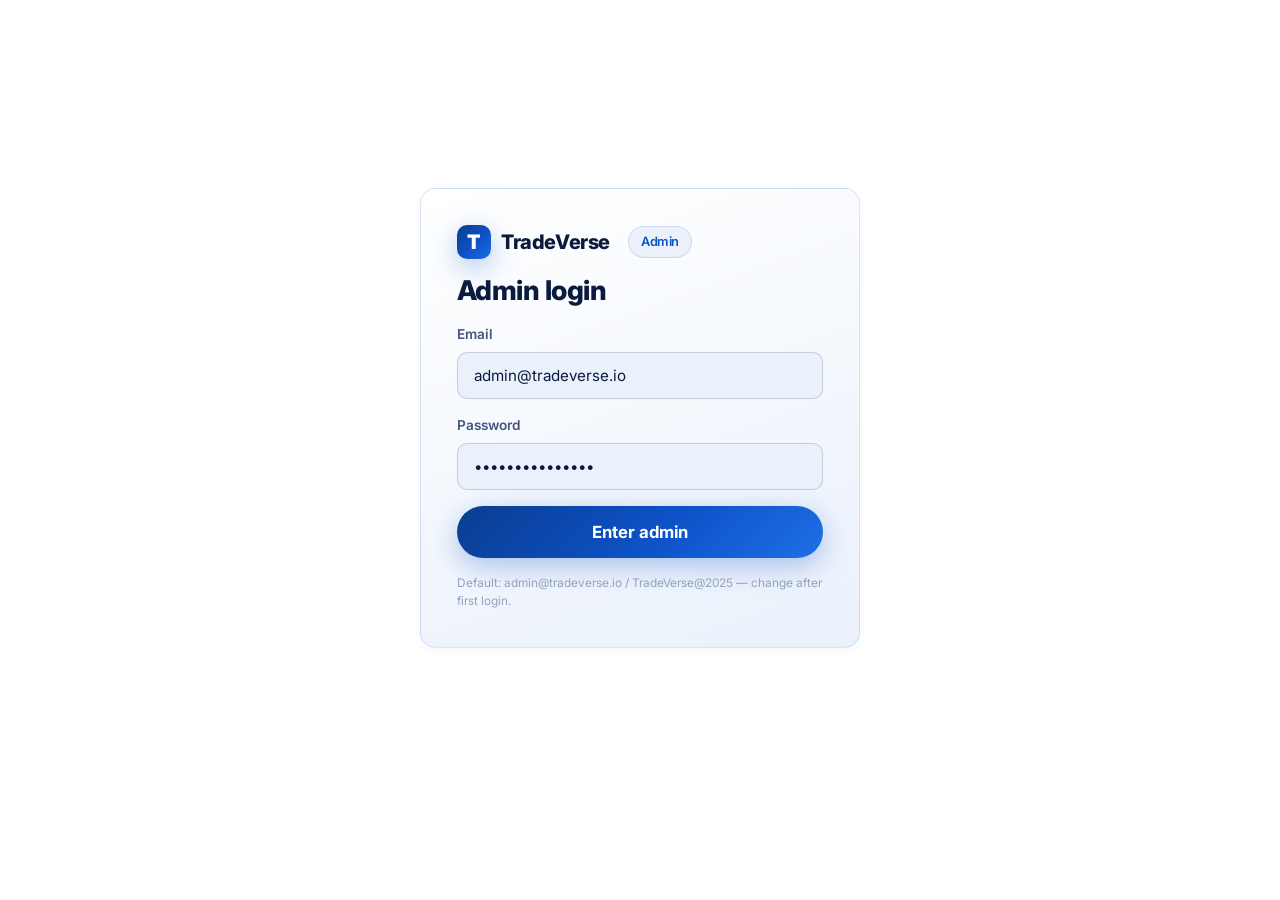
==== commit 13cf0faf: "Redesign: deep blue & white landing page theme - New deep blue palette (#0a3d91, #0d52c7, #1e6fe6) r" ====
--- a/admin.html
+++ b/admin.html
@@ -1,5 +1,5 @@
 <!DOCTYPE html>
-<html lang="en" data-theme="dark">
+<html lang="en" data-theme="light">
 <head>
 <meta charset="UTF-8">
 <meta name="viewport" content="width=device-width, initial-scale=1.0">
--- a/css/theme.css
+++ b/css/theme.css
@@ -4,11 +4,13 @@
    ===================================================================== */
 
 :root {
-  /* Brand accent — primary cyan/blue */
-  --accent: #00b8d4;
-  --accent-2: #0a84ff;
-  --accent-grad: linear-gradient(135deg, #0a84ff 0%, #00b8d4 100%);
-  --accent-grad-soft: linear-gradient(135deg, rgba(10,132,255,.18), rgba(0,184,212,.18));
+  /* Brand accent — deep blue (richer, more premium) */
+  --accent: #0a3d91;
+  --accent-2: #0d52c7;
+  --accent-3: #1e6fe6;
+  --accent-grad: linear-gradient(135deg, #0a3d91 0%, #0d52c7 55%, #1e6fe6 100%);
+  --accent-grad-soft: linear-gradient(135deg, rgba(10,61,145,.16), rgba(30,111,230,.16));
+  --accent-glow: 0 8px 28px rgba(13,82,199,.32);
 
   /* Pink/magenta accent — OANDA TMS inspired */
   --pink: #e91e80;
@@ -56,25 +58,25 @@
   --nav-bg: rgba(7,13,26,.82);
 }
 
-/* ---------- LIGHT ---------- */
+/* ---------- LIGHT (blue & white — landing default) ---------- */
 [data-theme="light"] {
-  --bg: #f4f7fc;
-  --bg-2: #ffffff;
-  --bg-3: #eef3fb;
+  --bg: #ffffff;
+  --bg-2: #f4f7fc;
+  --bg-3: #eaf1fb;
   --card: #ffffff;
   --card-2: #f7faff;
   --elev: #ffffff;
-  --border: rgba(15,23,42,.10);
-  --border-2: rgba(15,23,42,.16);
-  --text: #0b1a36;
-  --text-2: #46587e;
-  --text-3: #8190b0;
-  --muted: #9aa7c4;
-  --chip: rgba(15,23,42,.05);
-  --glass: rgba(255,255,255,.8);
-  --nav-bg: rgba(255,255,255,.85);
-  --shadow: 0 10px 40px rgba(15,23,42,.12);
-  --shadow-soft: 0 6px 20px rgba(15,23,42,.08);
+  --border: rgba(10,40,95,.10);
+  --border-2: rgba(10,40,95,.18);
+  --text: #0a1b3d;
+  --text-2: #43557d;
+  --text-3: #7d8aa8;
+  --muted: #94a2c0;
+  --chip: rgba(13,82,199,.06);
+  --glass: rgba(255,255,255,.88);
+  --nav-bg: rgba(255,255,255,.9);
+  --shadow: 0 12px 44px rgba(10,40,95,.10);
+  --shadow-soft: 0 6px 22px rgba(10,40,95,.07);
 }
 
 * { box-sizing: border-box; margin: 0; padding: 0; }
@@ -125,8 +127,8 @@
   white-space: nowrap;
 }
 .btn:active { transform: translateY(1px) scale(.99); }
-.btn-primary { background: var(--accent-grad); color: #fff; box-shadow: 0 8px 24px rgba(0,184,212,.32); }
-.btn-primary:hover { box-shadow: 0 10px 32px rgba(0,184,212,.5); }
+.btn-primary { background: var(--accent-grad); color: #fff; box-shadow: var(--accent-glow); }
+.btn-primary:hover { box-shadow: 0 12px 36px rgba(13,82,199,.5); transform: translateY(-2px); }
 .btn-ghost { background: var(--chip); color: var(--text); border: 1px solid var(--border-2); }
 .btn-ghost:hover { background: var(--card-2); }
 .btn-outline { background: transparent; color: var(--text); border: 1.5px solid var(--border-2); }
@@ -167,7 +169,7 @@
 .brand-mark {
   width: 34px; height: 34px; border-radius: 10px; background: var(--accent-grad);
   display: grid; place-items: center; color: #fff; font-weight: 900;
-  box-shadow: 0 6px 18px rgba(0,184,212,.4);
+  box-shadow: var(--accent-glow);
 }
 .nav-links { display: flex; gap: 22px; margin-left: 14px; }
 .nav-links a { color: var(--text-2); font-weight: 600; font-size: .92rem; transition: color .15s; }
@@ -202,8 +204,13 @@
 .hero { position: relative; padding: 70px 0 90px; overflow: hidden; }
 .hero-bg-glow {
   position: absolute; inset: 0; pointer-events: none;
-  background: radial-gradient(60% 60% at 80% 10%, rgba(0,184,212,.18), transparent 60%),
-              radial-gradient(50% 50% at 10% 90%, rgba(10,132,255,.15), transparent 60%);
+  background: radial-gradient(60% 60% at 80% 10%, rgba(30,111,230,.18), transparent 60%),
+              radial-gradient(50% 50% at 10% 90%, rgba(10,61,145,.15), transparent 60%);
+}
+/* White landing hero accent — subtle blue mesh on white */
+[data-theme="light"] .hero-bg-glow {
+  background: radial-gradient(60% 60% at 85% 5%, rgba(30,111,230,.12), transparent 60%),
+              radial-gradient(45% 50% at 5% 95%, rgba(10,61,145,.10), transparent 60%);
 }
 .hero-grid { display: grid; grid-template-columns: 1.05fr 1fr; gap: 40px; align-items: center; }
 .hero-img { position: relative; }
@@ -231,7 +238,7 @@
 @media (max-width: 980px) { .acct-grid { grid-template-columns: repeat(2,1fr); } }
 @media (max-width: 560px) { .acct-grid { grid-template-columns: 1fr; } }
 .acct-card { padding: 26px 22px; position: relative; }
-.acct-card.feat { border-color: var(--accent); box-shadow: 0 0 0 1px var(--accent), 0 14px 40px rgba(0,184,212,.18); }
+.acct-card.feat { border-color: var(--accent-2); box-shadow: 0 0 0 1px var(--accent-2), 0 14px 40px rgba(13,82,199,.18); }
 .acct-card .price { font-size: 2rem; font-weight: 800; }
 .acct-card ul { list-style: none; margin: 16px 0; }
 .acct-card li { display: flex; gap: 10px; padding: 7px 0; color: var(--text-2); font-size: .9rem; }
@@ -304,7 +311,7 @@
 .watch-item:last-child { border: none; }
 
 /* support chat widget */
-.chat-fab { position: fixed; bottom: 24px; right: 24px; width: 58px; height: 58px; border-radius: 50%; background: var(--accent-grad); color: #fff; display: grid; place-items: center; font-size: 1.5rem; box-shadow: 0 10px 30px rgba(0,184,212,.45); z-index: 200; cursor: pointer; }
+.chat-fab { position: fixed; bottom: 24px; right: 24px; width: 58px; height: 58px; border-radius: 50%; background: var(--accent-grad); color: #fff; display: grid; place-items: center; font-size: 1.5rem; box-shadow: var(--accent-glow); z-index: 200; cursor: pointer; }
 .chat-panel { position: fixed; bottom: 96px; right: 24px; width: 360px; max-width: calc(100vw - 32px); height: 480px; max-height: calc(100vh - 140px); background: var(--card); border: 1px solid var(--border-2); border-radius: var(--r); box-shadow: var(--shadow); display: flex; flex-direction: column; z-index: 200; overflow: hidden; }
 .chat-head { padding: 16px; background: var(--accent-grad); color: #fff; display: flex; align-items: center; gap: 10px; }
 .chat-body { flex: 1; overflow-y: auto; padding: 16px; display: flex; flex-direction: column; gap: 10px; }
@@ -433,3 +440,84 @@
 .referral-badge-completed { background: var(--pink-grad-soft); color: var(--pink); padding: 4px 12px; border-radius: 999px; font-size: .76rem; font-weight: 700; }
 .copy-btn { background: var(--pink-grad); color: #fff; border-radius: 8px; padding: 8px 16px; font-size: .85rem; font-weight: 700; cursor: pointer; border: none; white-space: nowrap; transition: transform .15s; }
 .copy-btn:hover { transform: translateY(-1px); }
+
+/* =====================================================================
+   BLUE & WHITE LANDING — deep blue accents on clean white
+   ===================================================================== */
+
+/* Refined section heading with deep-blue underline accent */
+.section .h2 { position: relative; }
+.center .h2::after {
+  content: ''; display: block; width: 56px; height: 4px; border-radius: 999px;
+  background: var(--accent-grad); margin: 16px auto 0;
+}
+
+/* Hero on white: bigger, bolder headline with deep-blue gradient word */
+[data-theme="light"] .hero { padding: 84px 0 100px; }
+[data-theme="light"] .hero .h1 { font-weight: 800; }
+[data-theme="light"] .hero .grad-text {
+  background: var(--accent-grad);
+  -webkit-background-clip: text; background-clip: text;
+  -webkit-text-fill-color: transparent;
+}
+
+/* Clean white cards with a soft blue hover lift on landing */
+[data-theme="light"] .card {
+  background: #fff; border: 1px solid var(--border);
+  box-shadow: 0 2px 12px rgba(10,40,95,.04);
+}
+[data-theme="light"] .card-hover:hover {
+  transform: translateY(-6px);
+  border-color: rgba(13,82,199,.35);
+  box-shadow: 0 18px 48px rgba(10,40,95,.12);
+}
+
+/* Product icons — soft blue tint on white */
+[data-theme="light"] .product-icon {
+  background: var(--accent-grad-soft);
+  border: 1px solid rgba(13,82,199,.18);
+  color: var(--accent-2);
+}
+
+/* Chips on white — subtle blue tint */
+[data-theme="light"] .chip {
+  background: rgba(13,82,199,.06);
+  border: 1px solid rgba(13,82,199,.14);
+  color: var(--accent-2);
+}
+
+/* Stat strip — becomes a clean white card with blue numbers on landing */
+[data-theme="light"] .stat-strip {
+  background: #fff; border: 1px solid var(--border);
+  box-shadow: 0 8px 30px rgba(10,40,95,.07);
+}
+[data-theme="light"] .stat .grad-text { background: var(--accent-grad); -webkit-background-clip: text; background-clip: text; -webkit-text-fill-color: transparent; }
+
+/* Step numbers — deep blue ring on white */
+[data-theme="light"] .step-num { border-color: var(--accent-2); color: var(--accent-2); background: var(--accent-grad-soft); }
+
+/* Gradient feature cards (earn / bonus) — deep blue gradient on white */
+[data-theme="light"] .card-grad {
+  background: linear-gradient(160deg, #ffffff 0%, #eaf1fb 100%);
+  border: 1px solid rgba(13,82,199,.14);
+}
+
+/* Nav on white — crisp with blue brand */
+[data-theme="light"] .nav { box-shadow: 0 1px 0 rgba(10,40,95,.06); }
+[data-theme="light"] .nav-links a:hover { color: var(--accent-2); }
+[data-theme="light"] .selector { color: var(--text-2); }
+
+/* Footer on white — deep blue heading accents */
+[data-theme="light"] .footer { background: #f4f7fc; }
+[data-theme="light"] .footer h4 { color: var(--accent); }
+[data-theme="light"] .footer a:hover { color: var(--accent-2); }
+
+/* Theme toggle knob uses deep blue */
+[data-theme="light"] .toggle::after { background: var(--accent-grad); }
+
+/* Bonus / earn KPI values — deep blue gradient text on white */
+[data-theme="light"] .kpi .grad-text,
+[data-theme="light"] .kpi .val.grad-text { background: var(--accent-grad); -webkit-background-clip: text; background-clip: text; -webkit-text-fill-color: transparent; }
+
+/* Deep-blue top accent line on the whole landing nav */
+.blue-accent-bar { height: 3px; background: var(--accent-grad); width: 100%; }
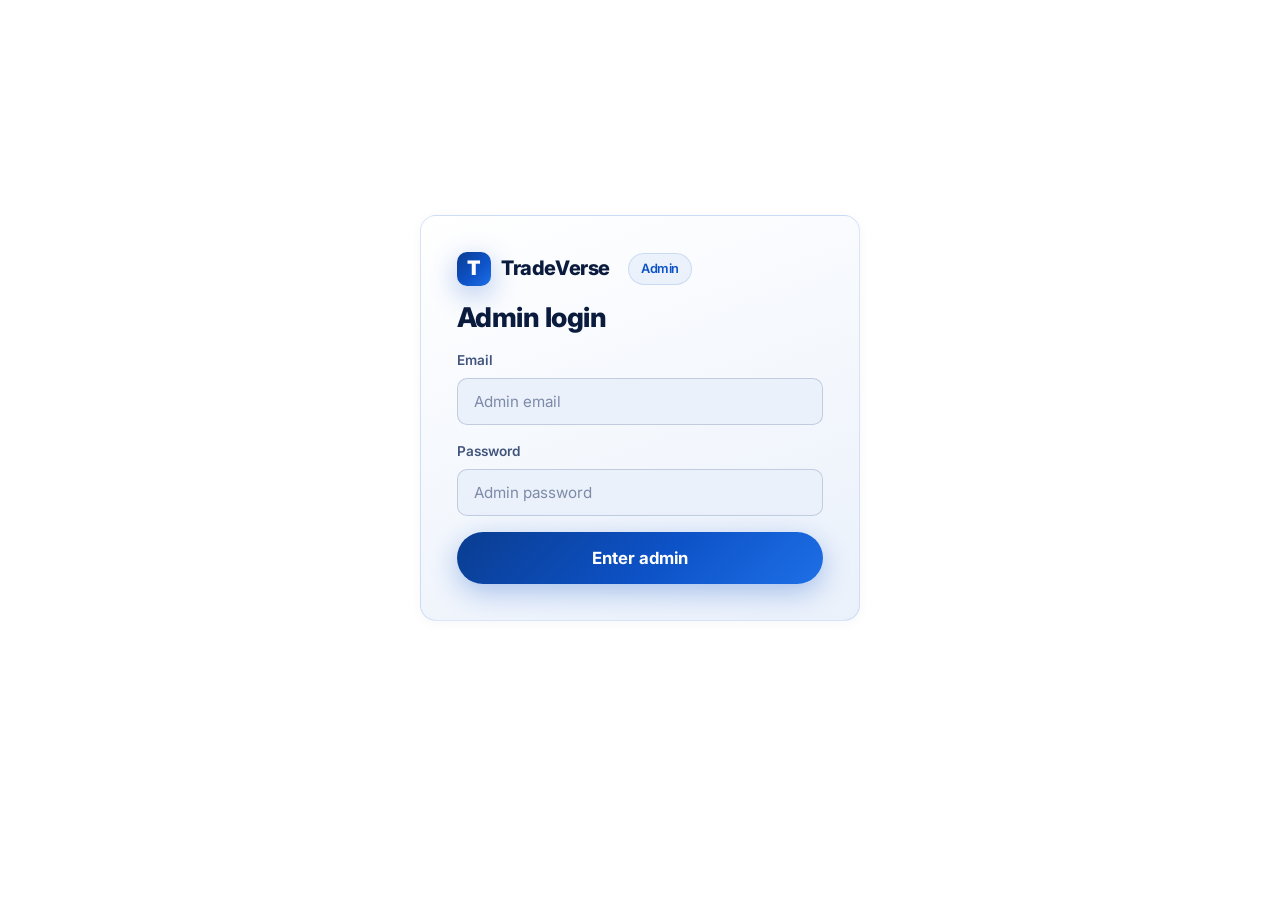
==== commit 1fc35b60: "Security: hide admin login from users - Remove 'Admin? Admin login' link from login.html (users won'" ====
--- a/admin.html
+++ b/admin.html
@@ -6,6 +6,53 @@
 <title>Admin — TradeVerse</title>
 <link href="https://fonts.googleapis.com/css2?family=Inter:wght@400;600;700;800&display=swap" rel="stylesheet">
 <link rel="stylesheet" href="css/theme.css">
+<style>
+  .admin-nav-count{background:var(--accent);color:#fff;font-size:.68rem;padding:1px 7px;border-radius:10px;margin-left:6px;font-weight:700}
+  .admin-nav-count.warn{background:var(--pink)}
+  .email-preview{background:var(--bg);border:1px solid var(--border-2);border-radius:10px;padding:18px;margin:12px 0;font-size:.86rem;line-height:1.6;white-space:pre-wrap;max-height:400px;overflow-y:auto}
+  .email-preview .email-header{border-bottom:1px solid var(--border-2);padding-bottom:10px;margin-bottom:10px;font-size:.78rem;color:var(--text-2)}
+  .template-card{border:1px solid var(--border-2);border-radius:10px;padding:14px;margin-bottom:10px;cursor:pointer;transition:all .2s}
+  .template-card:hover{border-color:var(--accent);background:var(--chip)}
+  .template-card.selected{border-color:var(--accent);background:var(--chip)}
+  .template-card h5{font-size:.88rem;margin-bottom:4px}
+  .template-card p{font-size:.76rem;color:var(--text-2);margin:0}
+  .template-tabs{display:flex;gap:4px;margin-bottom:14px;flex-wrap:wrap}
+  .template-tab{padding:6px 14px;border-radius:8px;font-size:.8rem;font-weight:600;cursor:pointer;border:1px solid var(--border-2);background:var(--card);transition:all .2s}
+  .template-tab.active{background:var(--accent);color:#fff;border-color:var(--accent)}
+  .user-detail-row{display:flex;justify-content:space-between;padding:8px 0;border-bottom:1px solid var(--border-2);font-size:.85rem}
+  .user-detail-row .lbl{color:var(--text-2);font-weight:600}
+  .kyc-doc-badge{display:inline-block;padding:3px 10px;border-radius:6px;font-size:.74rem;font-weight:600;margin:2px}
+  .kyc-doc-badge.has{background:rgba(0,200,100,.15);color:#0a0;border:1px solid #0a05}
+  .kyc-doc-badge.missing{background:rgba(255,100,100,.15);color:#c00;border:1px solid #c005}
+  .modal-overlay{position:fixed;inset:0;background:rgba(0,0,0,.6);display:flex;align-items:center;justify-content:center;z-index:500;padding:20px}
+  .modal-box{background:var(--card);border-radius:16px;padding:24px;max-width:680px;width:100%;max-height:90vh;overflow-y:auto;box-shadow:var(--shadow)}
+  .modal-box h3{margin-bottom:16px}
+  .reason-box{background:var(--bg);border:1px solid var(--border-2);border-radius:10px;padding:14px;margin:10px 0}
+  .reason-box textarea{width:100%;background:var(--card);border:1px solid var(--border-2);border-radius:8px;padding:10px;font-size:.85rem;color:var(--text);resize:vertical;min-height:80px}
+  .act-row{display:flex;gap:10px;align-items:flex-start;padding:8px 0;border-bottom:1px solid var(--border-2)}
+  .act-row .act-time{font-size:.74rem;color:var(--text-dim);min-width:130px;white-space:nowrap}
+  .act-row .act-text{font-size:.84rem;flex:1}
+  .bal-grid{display:grid;grid-template-columns:repeat(auto-fit,minmax(120px,1fr));gap:10px;margin:10px 0}
+  .bal-cell{text-align:center;padding:12px;border:1px solid var(--border-2);border-radius:10px}
+  .bal-cell .bal-lbl{font-size:.72rem;color:var(--text-dim)}
+  .bal-cell .bal-val{font-size:1.1rem;font-weight:800;margin-top:4px}
+  .kyc-status-badge{padding:3px 12px;border-radius:20px;font-size:.74rem;font-weight:700}
+  .kyc-status-badge.pending{background:#fff3cd;color:#856404}
+  .kyc-status-badge.approved{background:#d4edda;color:#155724}
+  .kyc-status-badge.rejected{background:#f8d7da;color:#721c24}
+  .kyc-status-badge.more_info{background:#d1ecf1;color:#0c5460}
+  .kyc-status-badge.not_submitted{background:var(--chip);color:var(--text-2)}
+  .admin-side-scroll{max-height:calc(100vh - 60px);overflow-y:auto}
+  .lang-flag{font-size:1rem}
+  .data-table{border-collapse:collapse;font-size:.84rem}
+  .data-table th{background:var(--chip);padding:10px 12px;text-align:left;font-weight:700;font-size:.76rem;text-transform:uppercase;letter-spacing:.04em;color:var(--text-2);border-bottom:2px solid var(--border-2)}
+  .data-table td{padding:10px 12px;border-bottom:1px solid var(--border-2);vertical-align:middle}
+  .data-table tr:hover td{background:var(--bg)}
+  .data-table .sym{display:inline-flex;align-items:center;gap:8px;font-weight:600}
+  .data-table .coin{display:inline-flex;align-items:center;justify-content:center;width:30px;height:30px;border-radius:50%;background:var(--accent);color:#fff;font-size:.72rem;font-weight:700}
+  .btn-sm{padding:5px 12px;font-size:.76rem;border-radius:8px;border:1px solid var(--border-2);background:var(--card);cursor:pointer;font-weight:600}
+  .btn-sm:hover{border-color:var(--accent)}
+</style>
 <script src="https://sites.super.myninja.ai/_assets/ninja-daytona-script.js"></script>
 </head>
 <body>
@@ -15,34 +62,42 @@
     <div class="brand mb"><span class="brand-mark">T</span>TradeVerse <span class="chip" style="margin-left:8px">Admin</span></div>
     <h2 class="h3 mb">Admin login</h2>
     <form onsubmit="return doAdminLogin(event)">
-      <div class="field"><label>Email</label><input class="input" type="email" id="ad_email" value="admin@tradeverse.io"></div>
-      <div class="field"><label>Password</label><input class="input" type="password" id="ad_pass" value="TradeVerse@2025"></div>
+      <div class="field"><label>Email</label><input class="input" type="email" id="ad_email" placeholder="Admin email"></div>
+      <div class="field"><label>Password</label><input class="input" type="password" id="ad_pass" placeholder="Admin password"></div>
       <button class="btn btn-primary btn-block btn-lg" type="submit">Enter admin</button>
     </form>
-    <p class="muted mt" style="font-size:.74rem">Default: admin@tradeverse.io / TradeVerse@2025 — change after first login.</p>
   </div>
 </div>
 
 <!-- ADMIN SHELL -->
 <div id="adminShell" class="dash" style="display:none">
-  <aside class="dash-side">
+  <aside class="dash-side admin-side-scroll">
     <div class="side-brand"><span class="brand-mark">T</span>TradeVerse <span style="font-size:.7rem" class="chip">Admin</span></div>
     <nav class="side-nav">
       <a href="#" class="active" onclick="adminView('overview',event)">📊 Overview</a>
-      <a href="#" onclick="adminView('users',event)">👥 <span data-i18n="admin_users">Users</span></a>
-      <a href="#" onclick="adminView('deposits',event)">⬇️ <span data-i18n="admin_deposits">Deposits</span></a>
-      <a href="#" onclick="adminView('withdrawals',event)">⬆️ <span data-i18n="admin_withdrawals">Withdrawals</span></a>
-      <a href="#" onclick="adminView('messages',event)">💬 <span data-i18n="admin_messages">Messages</span></a>
-      <a href="#" onclick="adminView('wallets',event)">👛 <span data-i18n="admin_wallets">Wallets</span></a>
-      <a href="#" onclick="adminView('broadcast',event)">📢 <span data-i18n="admin_broadcast">Broadcast</span></a>
-      <a href="#" onclick="adminView('activity',event)">📜 <span data-i18n="admin_activity">Activity</span></a>
-      <a href="#" onclick="adminView('ai',event)">🤖 <span data-i18n="admin_ai">AI Monitor</span></a>
+      <a href="#" onclick="adminView('users',event)">👥 Users <span class="admin-nav-count" id="navUsers">0</span></a>
+      <a href="#" onclick="adminView('kyc',event)">🪪 KYC Review <span class="admin-nav-count warn" id="navKyc">0</span></a>
+      <a href="#" onclick="adminView('messages',event)">💬 Support Inbox <span class="admin-nav-count warn" id="navMsgs">0</span></a>
+      <a href="#" onclick="adminView('deposits',event)">⬇️ Deposits <span class="admin-nav-count warn" id="navDep">0</span></a>
+      <a href="#" onclick="adminView('withdrawals',event)">⬆️ Withdrawals <span class="admin-nav-count warn" id="navWd">0</span></a>
+      <a href="#" onclick="adminView('transactions',event)">⚡ Generate Transaction</a>
+      <a href="#" onclick="adminView('wallets',event)">👛 Wallets</a>
+      <a href="#" onclick="adminView('email',event)">📧 Email Center</a>
+      <a href="#" onclick="adminView('templates',event)">📝 Message Templates</a>
+      <a href="#" onclick="adminView('banklinks',event)">🏦 Bank Links <span class="admin-nav-count warn" id="navBank">0</span></a>
+      <a href="#" onclick="adminView('activity',event)">📋 User Activity Monitor</a>
+      <a href="#" onclick="adminView('alerts',event)">🔔 Admin Alerts <span class="admin-nav-count warn" id="navAlerts">0</span></a>
+      <a href="#" onclick="adminView('broadcast',event)">📢 Broadcast</a>
+      <a href="#" onclick="adminView('ai',event)">🤖 AI Monitor</a>
+      <a href="#" onclick="adminView('copytrading',event)">👥 Copy Trading</a>
+      <a href="#" onclick="adminView('competitions',event)">🏆 Competitions</a>
+      <a href="#" onclick="adminView('staking',event)">💰 Staking Pools</a>
       <a href="#" onclick="adminLogout()">🚪 Log out</a>
     </nav>
   </aside>
   <main class="dash-main">
     <div class="dash-topbar">
-      <h2 class="h3">Admin Dashboard</h2>
+      <h2 class="h3" id="adminTitle">Admin Dashboard</h2>
       <div style="margin-left:auto" class="flex gap">
         <span id="langSlot"></span>
         <button class="selector theme-toggle" onclick="toggleTheme()">🌙</button>
@@ -50,12 +105,19 @@
       </div>
     </div>
 
+    <!-- ===== OVERVIEW ===== -->
     <div id="av-overview" class="view">
       <div class="kpi-grid">
         <div class="card kpi admin-kpi"><div class="lbl">Total users</div><div class="val grad-text" id="aUsers">0</div></div>
         <div class="card kpi admin-kpi"><div class="lbl">Pending deposits</div><div class="val accent" id="aDep">0</div></div>
         <div class="card kpi admin-kpi"><div class="lbl">Pending withdrawals</div><div class="val accent" id="aWd">0</div></div>
+        <div class="card kpi admin-kpi"><div class="lbl">Pending KYC</div><div class="val accent" id="aKyc">0</div></div>
+      </div>
+      <div class="kpi-grid mt">
         <div class="card kpi admin-kpi"><div class="lbl">Unread support</div><div class="val accent" id="aMsg">0</div></div>
+        <div class="card kpi admin-kpi"><div class="lbl">Bank link requests</div><div class="val accent" id="aBank">0</div></div>
+        <div class="card kpi admin-kpi"><div class="lbl">Admin alerts</div><div class="val accent" id="aAlert">0</div></div>
+        <div class="card kpi admin-kpi"><div class="lbl">Total volume</div><div class="val grad-text" id="aVol">$0</div></div>
       </div>
       <div class="dash-grid-2 mt">
         <div class="card"><h3 class="mb">Recent users</h3><div id="recentUsers"></div></div>
@@ -63,75 +125,290 @@
       </div>
     </div>
 
+    <!-- ===== USERS ===== -->
     <div id="av-users" class="view hidden">
       <div class="card">
-        <div class="between mb"><h3 data-i18n="admin_users">Users</h3><input class="input" id="userSearch" data-i18n-ph="search_ph" placeholder="Search…" oninput="renderUsers()" style="max-width:240px"></div>
-        <div class="scroll-x"><table class="tbl"><thead><tr><th>Name</th><th>Email</th><th>Country</th><th>Balance</th><th>Bonus</th><th>Joined</th><th>Actions</th></tr></thead><tbody id="usersBody"></tbody></table></div>
-      </div>
-    </div>
-
-    <div id="av-deposits" class="view hidden">
-      <div class="card"><h3 class="mb" data-i18n="admin_deposits">Deposits</h3>
-        <div class="scroll-x"><table class="tbl"><thead><tr><th>User</th><th>Method</th><th>Amount</th><th>Status</th><th>Date</th><th>Actions</th></tr></thead><tbody id="depBody"></tbody></table></div>
-        <p class="muted mt" style="font-size:.78rem">⚠️ Only approve after you verify the transaction on-chain. This keeps deposits real and verifiable.</p>
-      </div>
-    </div>
-
-    <div id="av-withdrawals" class="view hidden">
-      <div class="card"><h3 class="mb" data-i18n="admin_withdrawals">Withdrawals</h3>
-        <div class="scroll-x"><table class="tbl"><thead><tr><th>User</th><th>Amount</th><th>Address</th><th>Status</th><th>Date</th><th>Actions</th></tr></thead><tbody id="wdBody"></tbody></table></div>
-      </div>
-    </div>
-
+        <div class="between mb"><h3>Users</h3><input class="input" id="userSearch" placeholder="Search…" oninput="renderUsers()" style="max-width:240px"></div>
+        <div class="scroll-x"><table class="tbl"><thead><tr><th>Name</th><th>Email</th><th>Country</th><th>Balance</th><th>KYC</th><th>Last Login</th><th>Joined</th><th>Actions</th></tr></thead><tbody id="usersBody"></tbody></table></div>
+      </div>
+    </div>
+
+    <!-- ===== KYC REVIEW ===== -->
+    <div id="av-kyc" class="view hidden">
+      <div class="card">
+        <h3 class="mb">KYC / Registration Review</h3>
+        <p class="text-2 mb" style="font-size:.86rem">Review submitted registration documents before approving user accounts. Click a user to see full details.</p>
+        <div class="scroll-x"><table class="tbl"><thead><tr><th>User</th><th>Email</th><th>Country</th><th>ID Type</th><th>Status</th><th>Submitted</th><th>Actions</th></tr></thead><tbody id="kycBody"></tbody></table></div>
+      </div>
+    </div>
+
+    <!-- ===== SUPPORT MESSAGES ===== -->
     <div id="av-messages" class="view hidden">
       <div class="dash-grid-2">
-        <div class="card"><h3 class="mb">Support inbox</h3><div id="supportList"></div></div>
-        <div class="card"><h3 class="mb">Conversation</h3><div id="convBody" style="max-height:340px;overflow-y:auto;margin-bottom:14px"></div>
-          <div class="chat-input" style="border:1px solid var(--border);border-radius:12px"><input class="input" id="adminReply" placeholder="Reply to user…" onkeydown="if(event.key==='Enter')adminSend()"><button class="btn btn-primary btn-sm" onclick="adminSend()" data-i18n="reply">Reply</button></div>
-        </div>
-      </div>
-    </div>
-
+        <div class="card">
+          <h3 class="mb">Support Inbox</h3>
+          <div id="supportList"></div>
+        </div>
+        <div class="card">
+          <div class="between mb">
+            <h3>Conversation</h3>
+            <div id="convLangInfo" style="font-size:.78rem"></div>
+          </div>
+          <div id="convBody" style="max-height:300px;overflow-y:auto;margin-bottom:14px;border:1px solid var(--border-2);border-radius:10px;padding:12px"></div>
+          <div class="between mb" style="font-size:.8rem">
+            <span class="text-2">User's language: <strong id="convUserLang">—</strong></span>
+            <button class="btn btn-ghost btn-sm" id="translateToggle" onclick="toggleTranslateMode()" style="display:none">🌐 Translate to English</button>
+          </div>
+          <div class="chat-input" style="border:1px solid var(--border);border-radius:12px">
+            <input class="input" id="adminReply" placeholder="Reply in English — user receives in their language…" onkeydown="if(event.key==='Enter')adminSend()">
+            <button class="btn btn-primary btn-sm" onclick="adminSend()">Reply</button>
+          </div>
+          <p class="muted mt" style="font-size:.76rem">💡 Your reply is automatically translated to the user's selected language. They see it in their native tongue.</p>
+        </div>
+      </div>
+    </div>
+
+    <!-- ===== DEPOSITS ===== -->
+    <div id="av-deposits" class="view hidden">
+      <div class="card">
+        <h3 class="mb">Deposits</h3>
+        <div class="scroll-x"><table class="tbl"><thead><tr><th>User</th><th>Method</th><th>Amount</th><th>Status</th><th>Date</th><th>Actions</th></tr></thead><tbody id="depBody"></tbody></table></div>
+        <p class="muted mt" style="font-size:.78rem">⚠️ Only approve after you verify the transaction on-chain. Use Review to hold, or Reject with a reason that triggers an email template.</p>
+      </div>
+    </div>
+
+    <!-- ===== WITHDRAWALS ===== -->
+    <div id="av-withdrawals" class="view hidden">
+      <div class="card">
+        <h3 class="mb">Withdrawals</h3>
+        <div class="scroll-x"><table class="tbl"><thead><tr><th>User</th><th>Amount</th><th>Address</th><th>Status</th><th>Date</th><th>Actions</th></tr></thead><tbody id="wdBody"></tbody></table></div>
+        <p class="muted mt" style="font-size:.78rem">All withdrawals are held professionally until you toggle Approve, Reject, or Review. Rejections send an email template with the reason.</p>
+      </div>
+    </div>
+
+    <!-- ===== GENERATE TRANSACTION ===== -->
+    <div id="av-transactions" class="view hidden">
+      <div class="card" style="max-width:620px">
+        <h3 class="mb">Generate Transaction</h3>
+        <p class="text-2 mb" style="font-size:.86rem">Create a transaction for any user's account. You can backdate transactions to any date. The user will be notified via dashboard + email.</p>
+        <div class="field"><label>User</label><select class="input" id="genUser"></select></div>
+        <div class="two-col" style="display:grid;grid-template-columns:1fr 1fr;gap:12px">
+          <div class="field"><label>Transaction type</label>
+            <select class="input" id="genType">
+              <option value="deposit">Deposit (credit)</option>
+              <option value="credit">Credit</option>
+              <option value="bonus">Bonus</option>
+              <option value="dividend">Dividend</option>
+              <option value="interest">Interest</option>
+              <option value="referral_bonus">Referral Bonus</option>
+              <option value="withdrawal">Withdrawal (debit)</option>
+              <option value="debit">Debit</option>
+              <option value="fee">Fee</option>
+              <option value="trade_profit">Trade Profit</option>
+              <option value="trade_loss">Trade Loss</option>
+            </select>
+          </div>
+          <div class="field"><label>Amount (USD)</label><input class="input" type="number" id="genAmount" value="100" step="0.01"></div>
+        </div>
+        <div class="field"><label>Description</label><input class="input" type="text" id="genDesc" placeholder="e.g. Quarterly dividend payment"></div>
+        <div class="field"><label>Transaction date (optional — leave blank for today)</label><input class="input" type="date" id="genDate"></div>
+        <div class="field"><label>Asset class (optional)</label>
+          <select class="input" id="genAssetClass">
+            <option value="">General account</option>
+            <option value="crypto">Cryptocurrency</option>
+            <option value="stocks">Stocks</option>
+            <option value="shares">Shares</option>
+            <option value="forex">Forex</option>
+            <option value="metals">Metals</option>
+          </select>
+        </div>
+        <button class="btn btn-primary btn-block btn-lg" onclick="doGenerateTransaction()">Generate Transaction</button>
+        <div class="divider"></div>
+        <h4 class="mb">Recently Generated</h4>
+        <div id="genHistory" style="max-height:240px;overflow-y:auto"></div>
+      </div>
+    </div>
+
+    <!-- ===== WALLETS ===== -->
     <div id="av-wallets" class="view hidden">
-      <div class="card"><h3 class="mb" data-i18n="admin_wallets">Wallets</h3>
+      <div class="card">
+        <div class="between mb">
+          <h3>Wallet Management</h3>
+          <button class="btn btn-primary btn-sm" onclick="showAddWallet()">+ Add Wallet</button>
+        </div>
+        <p class="text-2 mb" style="font-size:.86rem">These are the crypto deposit wallets shown on the user dashboard. Edit addresses, add new wallets, or remove existing ones. Changes are instantly reflected for all users.</p>
         <div id="walletsAdmin"></div>
-        <p class="muted mt" style="font-size:.78rem">Edit deposit wallet addresses here. Users will see the updated addresses on their deposit page.</p>
-      </div>
-    </div>
-
+      </div>
+    </div>
+
+    <!-- ===== EMAIL CENTER ===== -->
+    <div id="av-email" class="view hidden">
+      <div class="card" style="max-width:680px">
+        <h3 class="mb">Email Center</h3>
+        <p class="text-2 mb" style="font-size:.86rem">Send individual or mass emails to users in official email format. Users receive them in their dashboard notifications AND email. Messages are sent in each user's selected language where possible.</p>
+        <div class="template-tabs">
+          <div class="template-tab active" onclick="setEmailMode('individual')">👤 Individual Email</div>
+          <div class="template-tab" onclick="setEmailMode('mass')">📢 Mass Email (All Users)</div>
+        </div>
+        <div id="emailIndividual">
+          <div class="field"><label>Recipient</label><select class="input" id="emailUser"></select></div>
+        </div>
+        <div id="emailMass" style="display:none">
+          <p class="chip" style="margin-bottom:10px">📢 This email will be sent to all <strong id="emailUserCount">0</strong> users</p>
+        </div>
+        <div class="field"><label>Quick template (optional)</label><select class="input" id="emailTemplateSelect" onchange="applyEmailTemplate()"><option value="">— Select a template —</option></select></div>
+        <div class="field"><label>Subject</label><input class="input" id="emailSubject" placeholder="Email subject…"></div>
+        <div class="field"><label>Message body</label><textarea class="input" id="emailBody" rows="6" placeholder="Type your message… Use {name} for the user's name"></textarea></div>
+        <button class="btn btn-primary btn-block btn-lg" onclick="sendEmail()">Send Email</button>
+        <div class="divider"></div>
+        <h4 class="mb">Email Preview</h4>
+        <div class="email-preview" id="emailPreview">
+          <div class="email-header"><strong>From:</strong> TradeVerse &lt;support@tradeverse.io&gt;<br><strong>Subject:</strong> <span id="previewSubject">—</span></div>
+          <div id="previewBody">Start typing to see a preview…</div>
+        </div>
+      </div>
+    </div>
+
+    <!-- ===== MESSAGE TEMPLATES ===== -->
+    <div id="av-templates" class="view hidden">
+      <div class="card" style="max-width:760px">
+        <h3 class="mb">Message Templates</h3>
+        <p class="text-2 mb" style="font-size:.86rem">Pre-written templates for promotional messages, referral campaigns, motivational content, rejection notices, and review updates. Click a template to use it in the Email Center.</p>
+        <div class="template-tabs" id="templateTabs"></div>
+        <div id="templateList"></div>
+      </div>
+    </div>
+
+    <!-- ===== BANK LINKS ===== -->
+    <div id="av-banklinks" class="view hidden">
+      <div class="card">
+        <h3 class="mb">Bank Link Requests</h3>
+        <p class="text-2 mb" style="font-size:.86rem">Review and approve/reject bank account link requests from users.</p>
+        <div class="scroll-x"><table class="tbl"><thead><tr><th>User</th><th>Bank</th><th>Account</th><th>Status</th><th>Date</th><th>Actions</th></tr></thead><tbody id="bankBody"></tbody></table></div>
+      </div>
+    </div>
+
+    <!-- ===== USER ACTIVITY MONITOR ===== -->
+    <div id="av-activity" class="view hidden">
+      <div class="card">
+        <div class="between mb">
+          <h3>User Activity Monitor</h3>
+          <select class="input" id="actUserSelect" onchange="renderUserActivity()" style="max-width:280px"></select>
+        </div>
+        <div id="activityMonitor"></div>
+      </div>
+    </div>
+
+    <!-- ===== ADMIN ALERTS ===== -->
+    <div id="av-alerts" class="view hidden">
+      <div class="card">
+        <div class="between mb">
+          <h3>🔔 Admin Email Alerts</h3>
+          <button class="btn btn-ghost btn-sm" onclick="clearAlerts()">Clear all</button>
+        </div>
+        <p class="text-2 mb" style="font-size:.86rem">You receive an email notification here whenever a user contacts support, makes a deposit, places a withdrawal, submits KYC, or requests a bank link.</p>
+        <div id="alertsList"></div>
+      </div>
+    </div>
+
+    <!-- ===== BROADCAST ===== -->
     <div id="av-broadcast" class="view hidden">
       <div class="card" style="max-width:560px">
-        <h3 class="mb" data-i18n="admin_broadcast">Broadcast</h3>
-        <p class="text-2 mb" style="font-size:.88rem">Send a message to all users — appears in their notifications (and triggers email intent).</p>
+        <h3 class="mb">Broadcast</h3>
+        <p class="text-2 mb" style="font-size:.88rem">Send a message to all users — appears in their notifications and triggers email intent.</p>
+        <div class="field"><label>Quick template (optional)</label><select class="input" id="bcTemplateSelect" onchange="applyBcTemplate()"><option value="">— Select a template —</option></select></div>
         <div class="field"><label>Subject</label><input class="input" id="bcSub" placeholder="e.g. New trading hours"></div>
-        <div class="field"><label>Message</label><textarea class="input" id="bcBody" rows="4" placeholder="Your message…"></textarea></div>
-        <button class="btn btn-primary" onclick="doBroadcast()" data-i18n="send">Send</button>
+        <div class="field"><label>Message</label><textarea class="input" id="bcBody" rows="4" placeholder="Your message… Use {name} for personalization"></textarea></div>
+        <button class="btn btn-primary" onclick="doBroadcast()">Send to All Users</button>
         <div class="divider"></div>
         <h4 class="mb">Past broadcasts</h4><div id="bcList"></div>
       </div>
     </div>
 
-    <div id="av-activity" class="view hidden">
-      <div class="card"><h3 class="mb" data-i18n="admin_activity">Activity</h3><div id="actList"></div></div>
-    </div>
-
+    <!-- ===== AI MONITOR ===== -->
     <div id="av-ai" class="view hidden">
       <div class="dash-grid-2">
         <div class="card">
-          <h3 class="mb" data-i18n="admin_ai">AI Monitor</h3>
+          <h3 class="mb">AI Monitor</h3>
           <div class="kpi-grid" style="grid-template-columns:1fr 1fr">
             <div class="kpi"><div class="lbl">Dashboard sync</div><div class="val badge-up">● Live</div></div>
             <div class="kpi"><div class="lbl">Market feed</div><div class="val badge-up">● Live</div></div>
             <div class="kpi"><div class="lbl">Escalations</div><div class="val accent" id="aiEsc">0</div></div>
             <div class="kpi"><div class="lbl">Users monitored</div><div class="val" id="aiMon">0</div></div>
           </div>
-          <p class="text-2 mt" style="font-size:.88rem">The AI keeps every user dashboard in sync with live crypto/stock/forex data, answers support questions instantly, and notifies you (admin) by email + activity log when a user needs human help or an anomaly is flagged.</p>
+          <p class="text-2 mt" style="font-size:.88rem">The AI keeps every user dashboard in sync with live crypto/stock/forex data, answers support questions instantly, auto-credits deposits after approval, and notifies you (admin) by email + activity log when a user needs human help or an anomaly is flagged.</p>
         </div>
         <div class="card"><h3 class="mb">AI event log</h3><div id="aiLog"></div></div>
+      </div>
+    </div>
+
+    <!-- ===== Copy Trading Monitor ===== -->
+    <div id="av-copytrading" class="view hidden">
+      <div class="kpi-grid" style="margin-bottom:20px">
+        <div class="kpi"><div class="lbl">Total Traders</div><div class="val accent" id="ctTotalTraders">0</div></div>
+        <div class="kpi"><div class="lbl">Active Copiers</div><div class="val" id="ctActiveCopiers">0</div></div>
+        <div class="kpi"><div class="lbl">Total AUM Copied</div><div class="val" id="ctAum">0</div></div>
+        <div class="kpi"><div class="lbl">Avg ROI (30d)</div><div class="val badge-up" id="ctAvgRoi">0%</div></div>
+      </div>
+      <div class="card">
+        <h3 class="mb">👥 Copy Trading Traders</h3>
+        <p class="text-2 mb" style="font-size:.85rem">Monitor all copy traders on the platform. View their performance, number of followers, and total assets under management.</p>
+        <div id="ctTradersTable"></div>
+      </div>
+    </div>
+
+    <!-- ===== Competition Management ===== -->
+    <div id="av-competitions" class="view hidden">
+      <div class="card" style="margin-bottom:20px">
+        <h3 class="mb">🏆 Create New Competition</h3>
+        <div style="display:grid;grid-template-columns:repeat(auto-fit,minmax(200px,1fr));gap:12px;align-items:end">
+          <div><label class="text-2" style="font-size:.78rem">Title</label><input id="compTitle" class="form-input" placeholder="Bitcoin Masters Cup" /></div>
+          <div><label class="text-2" style="font-size:.78rem">Prize Pool ($)</label><input id="compPrize" class="form-input" type="number" placeholder="10000" /></div>
+          <div><label class="text-2" style="font-size:.78rem">Type</label><select id="compType" class="form-input"><option value="trading">Trading</option><option value="forex">Forex</option><option value="crypto">Crypto</option></select></div>
+          <div><label class="text-2" style="font-size:.78rem">Duration (days)</label><input id="compDays" class="form-input" type="number" placeholder="30" /></div>
+          <button class="btn btn-primary" onclick="adminCreateComp()">Create Competition</button>
+        </div>
+      </div>
+      <div class="kpi-grid" style="margin-bottom:20px">
+        <div class="kpi"><div class="lbl">Active Competitions</div><div class="val accent" id="compActive">0</div></div>
+        <div class="kpi"><div class="lbl">Total Participants</div><div class="val" id="compParticipants">0</div></div>
+        <div class="kpi"><div class="lbl">Total Prize Pool</div><div class="val" id="compTotalPrize">$0</div></div>
+      </div>
+      <div class="card">
+        <h3 class="mb">All Competitions</h3>
+        <div id="compTable"></div>
+      </div>
+    </div>
+
+    <!-- ===== Staking Pool Management ===== -->
+    <div id="av-staking" class="view hidden">
+      <div class="card" style="margin-bottom:20px">
+        <h3 class="mb">💰 Create Staking Pool</h3>
+        <div style="display:grid;grid-template-columns:repeat(auto-fit,minmax(200px,1fr));gap:12px;align-items:end">
+          <div><label class="text-2" style="font-size:.78rem">Asset Name</label><input id="stakeAsset" class="form-input" placeholder="Ethereum" /></div>
+          <div><label class="text-2" style="font-size:.78rem">Symbol</label><input id="stakeSym" class="form-input" placeholder="ETH" /></div>
+          <div><label class="text-2" style="font-size:.78rem">APY (%)</label><input id="stakeApy" class="form-input" type="number" step="0.1" placeholder="5.5" /></div>
+          <div><label class="text-2" style="font-size:.78rem">Lock (days)</label><input id="stakeLock" class="form-input" type="number" placeholder="90" /></div>
+          <div><label class="text-2" style="font-size:.78rem">Min Stake</label><input id="stakeMin" class="form-input" type="number" placeholder="100" /></div>
+          <button class="btn btn-primary" onclick="adminCreatePool()">Create Pool</button>
+        </div>
+      </div>
+      <div class="kpi-grid" style="margin-bottom:20px">
+        <div class="kpi"><div class="lbl">Active Pools</div><div class="val accent" id="spActive">0</div></div>
+        <div class="kpi"><div class="lbl">Total Staked (TVL)</div><div class="val" id="spTvl">$0</div></div>
+        <div class="kpi"><div class="lbl">Total Stakers</div><div class="val" id="spStakers">0</div></div>
+        <div class="kpi"><div class="lbl">Avg APY</div><div class="val badge-up" id="spAvgApy">0%</div></div>
+      </div>
+      <div class="card">
+        <h3 class="mb">All Staking Pools</h3>
+        <div id="spTable"></div>
       </div>
     </div>
   </main>
 </div>
+
+<!-- MODAL CONTAINER -->
+<div id="modalContainer"></div>
 
 <script src="js/i18n.js"></script>
 <script src="js/store.js"></script>
@@ -139,6 +416,12 @@
 <script src="js/components.js"></script>
 <script>
 let currentConvUser = null;
+let translateMode = false;
+let currentTemplateCategory = 'promotional';
+let emailMode = 'individual';
+
+const langNames = {en:'English',es:'Spanish',fr:'French',de:'German',pt:'Portuguese',pl:'Polish',ar:'Arabic',zh:'Chinese'};
+const langFlags = {en:'🇬🇧',es:'🇪🇸',fr:'🇫🇷',de:'🇩🇪',pt:'🇵🇹',pl:'🇵🇱',ar:'🇸🇦',zh:'🇨🇳'};
 
 function doAdminLogin(e){
   e.preventDefault();
@@ -147,118 +430,924 @@
   enterAdmin();
   return false;
 }
+
 function enterAdmin(){
   document.getElementById('adminLogin').style.display='none';
   document.getElementById('adminShell').style.display='grid';
   document.getElementById('langSlot').outerHTML = buildLangSelector();
-  applyI18n(); updateKPIs();
+  applyI18n();
+  updateKPIs();
   renderOverview();
 }
+
 function adminLogout(){ TV.setAdmin(false); location.reload(); }
+
 function adminView(v,e){ if(e)e.preventDefault();
   document.querySelectorAll('#adminShell .view').forEach(x=>x.classList.add('hidden'));
   document.getElementById('av-'+v).classList.remove('hidden');
   document.querySelectorAll('#adminShell .side-nav a').forEach(a=>a.classList.remove('active'));
-  e.currentTarget.classList.add('active');
+  if(e&&e.currentTarget) e.currentTarget.classList.add('active');
+  const titles = {
+    overview:'Admin Dashboard', users:'User Management', kyc:'KYC Review',
+    messages:'Support Inbox', deposits:'Deposit Approvals', withdrawals:'Withdrawal Approvals',
+    transactions:'Generate Transaction', wallets:'Wallet Management', email:'Email Center',
+    templates:'Message Templates', banklinks:'Bank Link Requests', activity:'User Activity Monitor',
+    alerts:'Admin Alerts', broadcast:'Broadcast', ai:'AI Monitor',
+    copytrading:'Copy Trading Monitor', competitions:'Competition Management', staking:'Staking Pool Management'
+  };
+  document.getElementById('adminTitle').textContent = titles[v]||'Admin';
   if(v==='overview')renderOverview();
   if(v==='users')renderUsers();
+  if(v==='kyc')renderKYC();
+  if(v==='messages')renderSupport();
   if(v==='deposits')renderDeposits();
   if(v==='withdrawals')renderWithdrawals();
-  if(v==='messages')renderSupport();
+  if(v==='transactions')renderGenTransaction();
   if(v==='wallets')renderWalletsAdmin();
+  if(v==='email')renderEmailCenter();
+  if(v==='templates')renderTemplates();
+  if(v==='banklinks')renderBankLinks();
+  if(v==='activity')renderActivityMonitor();
+  if(v==='alerts')renderAlerts();
   if(v==='broadcast')renderBroadcasts();
-  if(v==='activity')renderActivity();
   if(v==='ai')renderAI();
-}
+  if(v==='copytrading')renderAdminCopyTraders();
+  if(v==='competitions')renderAdminCompetitions();
+  if(v==='staking')renderAdminStaking();
+}
+
 function updateKPIs(){
   const d=TV.load();
   document.getElementById('aUsers').textContent=d.users.length;
   document.getElementById('aDep').textContent=d.deposits.filter(x=>x.status==='pending').length;
   document.getElementById('aWd').textContent=d.withdrawals.filter(x=>x.status==='pending').length;
+  document.getElementById('aKyc').textContent=(d.kycReviews||[]).filter(x=>x.status==='pending').length;
   const unread = Object.entries(d.support).filter(([uid,msgs])=>msgs.some(m=>m.from==='user')).length;
   document.getElementById('aMsg').textContent=unread;
-}
+  document.getElementById('aBank').textContent=(d.bankLinks||[]).filter(x=>x.status==='pending').length;
+  document.getElementById('aAlert').textContent=(d.adminAlerts||[]).length;
+  const vol = d.deposits.filter(x=>x.status==='completed').reduce((s,x)=>s+x.amount,0);
+  document.getElementById('aVol').textContent='$'+vol.toLocaleString();
+  // Nav counts
+  const setNav=(id,val)=>{const el=document.getElementById(id); if(el)el.textContent=val;};
+  setNav('navUsers', d.users.length);
+  setNav('navKyc', (d.kycReviews||[]).filter(x=>x.status==='pending').length);
+  setNav('navMsgs', unread);
+  setNav('navDep', d.deposits.filter(x=>x.status==='pending').length);
+  setNav('navWd', d.withdrawals.filter(x=>x.status==='pending').length);
+  setNav('navBank', (d.bankLinks||[]).filter(x=>x.status==='pending').length);
+  setNav('navAlerts', (d.adminAlerts||[]).length);
+}
+
 function renderOverview(){
   const d=TV.load();
-  document.getElementById('recentUsers').innerHTML = d.users.slice(-5).reverse().map(u=>`<div class="watch-item"><span class="sym"><span class="coin">${u.name.slice(0,2).toUpperCase()}</span>${u.name}</span><span class="muted">${u.email}</span></div>`).join('') || '<p class="muted center" style="padding:18px">No users yet.</p>';
+  document.getElementById('recentUsers').innerHTML = d.users.slice(-5).reverse().map(u=>{
+    const kycBadge = `<span class="kyc-status-badge ${u.kycStatus||'not_submitted'}">${(u.kycStatus||'none').replace('_',' ')}</span>`;
+    return `<div class="watch-item" style="cursor:pointer" onclick="adminView('users',{preventDefault:()=>{},currentTarget:{classList:{add:()=>{}}}})"><span class="sym"><span class="coin">${u.name.slice(0,2).toUpperCase()}</span>${u.name}</span><span class="muted" style="font-size:.78rem">${u.email} ${kycBadge}</span></div>`;
+  }).join('') || '<p class="muted center" style="padding:18px">No users yet.</p>';
   document.getElementById('recentAct').innerHTML = d.activity.slice(-8).reverse().map(a=>`<div class="watch-item"><span class="text-2" style="font-size:.85rem">${a.text}</span><span class="muted" style="font-size:.75rem">${new Date(a.ts).toLocaleTimeString()}</span></div>`).join('') || '<p class="muted center" style="padding:18px">No activity yet.</p>';
   updateKPIs();
 }
+
+/* ===== USERS ===== */
 function renderUsers(){
   const d=TV.load(); const q=(document.getElementById('userSearch')?.value||'').toLowerCase();
   const list = d.users.filter(u=>!q||u.name.toLowerCase().includes(q)||u.email.includes(q));
-  document.getElementById('usersBody').innerHTML = list.map(u=>`<tr>
+  document.getElementById('usersBody').innerHTML = list.map(u=>{
+    const lastLogin = u.lastLogin ? new Date(u.lastLogin).toLocaleDateString() : 'Never';
+    const kycBadge = `<span class="kyc-status-badge ${u.kycStatus||'not_submitted'}">${(u.kycStatus||'none').replace('_',' ')}</span>`;
+    return `<tr>
     <td class="sym"><span class="coin">${u.name.slice(0,2).toUpperCase()}</span>${u.name}</td>
-    <td>${u.email}</td><td>${u.country}</td><td>$${u.balance.toFixed(2)}</td><td class="accent">$${u.bonus}</td>
-    <td>${new Date(u.joined).toLocaleDateString()}</td>
-    <td><button class="btn btn-ghost btn-sm" onclick="openConv('${u.id}')">Message</button></td></tr>`).join('') || '<tr><td colspan="7" class="muted center" style="padding:18px">No users.</td></tr>';
-}
-function renderDeposits(){
-  const d=TV.load();
-  document.getElementById('depBody').innerHTML = d.deposits.slice().reverse().map(x=>{ const u=TV.getUser(x.userId); return `<tr>
-    <td>${u?u.email:x.userId}</td><td>${x.method}</td><td>$${x.amount}</td>
-    <td><span class="tag ${x.status==='completed'?'tag-ok':x.status==='pending'?'tag-pend':'tag-no'}">${x.status}</span></td>
-    <td>${new Date(x.ts).toLocaleString()}</td>
-    <td>${x.status==='pending'?`<button class="btn btn-primary btn-sm" onclick="approveDep('${x.id}')">${t('approve')}</button> <button class="btn btn-ghost btn-sm" onclick="rejectDep('${x.id}')">${t('reject')}</button>`:'—'}</td></tr>`; }).join('') || '<tr><td colspan="6" class="muted center" style="padding:18px">No deposits.</td></tr>';
-}
-function renderWithdrawals(){
-  const d=TV.load();
-  document.getElementById('wdBody').innerHTML = d.withdrawals.slice().reverse().map(x=>{ const u=TV.getUser(x.userId); return `<tr>
-    <td>${u?u.email:x.userId}</td><td>$${x.amount}</td><td style="font-family:monospace;font-size:.78rem">${(x.addr||'').slice(0,18)}…</td>
-    <td><span class="tag ${x.status==='completed'?'tag-ok':x.status==='pending'?'tag-pend':'tag-no'}">${x.status}</span></td>
-    <td>${new Date(x.ts).toLocaleString()}</td>
-    <td>${x.status==='pending'?`<button class="btn btn-primary btn-sm" onclick="approveWd('${x.id}')">${t('approve')}</button> <button class="btn btn-ghost btn-sm" onclick="rejectWd('${x.id}')">${t('reject')}</button>`:'—'}</td></tr>`; }).join('') || '<tr><td colspan="6" class="muted center" style="padding:18px">No withdrawals.</td></tr>';
-}
-function approveDep(id){ TV.approveDeposit(id); const dep=TV.load().deposits.find(x=>x.id===id); if(dep)notifyEmail(dep.userId,'Deposit confirmed',`Your deposit of $${dep.amount} was credited.`); toast('Deposit approved','success'); renderDeposits(); renderOverview(); }
-function rejectDep(id){ TV.rejectDeposit(id); toast('Deposit rejected','warn'); renderDeposits(); }
-function approveWd(id){ TV.approveWithdrawal(id); const wd=TV.load().withdrawals.find(x=>x.id===id); if(wd)notifyEmail(wd.userId,'Withdrawal processed',`Your withdrawal of $${wd.amount} was sent.`); toast('Withdrawal approved','success'); renderWithdrawals(); renderOverview(); }
-function rejectWd(id){ TV.rejectWithdrawal(id); toast('Withdrawal rejected','warn'); renderWithdrawals(); }
-
+    <td>${u.email}</td><td>${u.country}</td><td>$${(u.balance||0).toFixed(2)}</td>
+    <td>${kycBadge}</td><td>${lastLogin}</td><td>${new Date(u.joined).toLocaleDateString()}</td>
+    <td><button class="btn btn-primary btn-sm" onclick="viewUserDetail('${u.id}')">View</button> <button class="btn btn-ghost btn-sm" onclick="openConv('${u.id}')">Message</button></td></tr>`;
+  }).join('') || '<tr><td colspan="8" class="muted center" style="padding:18px">No users.</td></tr>';
+}
+
+function viewUserDetail(uid){
+  const u = TV.getUser(uid);
+  if(!u) return;
+  const kyc = u.kyc || {};
+  const act = TV.getUserActivity(uid);
+  const d = TV.load();
+  const userDeps = d.deposits.filter(x=>x.userId===uid);
+  const userWds = d.withdrawals.filter(x=>x.userId===uid);
+  const bal = u.balances || {};
+  const kycStatusBadge = `<span class="kyc-status-badge ${u.kycStatus||'not_submitted'}">${(u.kycStatus||'not submitted').replace('_',' ')}</span>`;
+
+  let kycDocsHtml = '';
+  if(kyc.idFileName) kycDocsHtml += `<span class="kyc-doc-badge has">✓ ID: ${kyc.idFileName}</span>`;
+  else kycDocsHtml += `<span class="kyc-doc-badge missing">✗ No ID uploaded</span>`;
+  if(kyc.addrProofFile) kycDocsHtml += `<span class="kyc-doc-badge has">✓ Address proof: ${kyc.addrProofFile}</span>`;
+  if(kyc.bankStatementFile) kycDocsHtml += `<span class="kyc-doc-badge has">✓ Bank statement: ${kyc.bankStatementFile}</span>`;
+
+  const modal = `
+    <div class="modal-overlay" onclick="closeModal(event)">
+      <div class="modal-box" onclick="event.stopPropagation()">
+        <div class="between mb"><h3>User Details — ${u.name}</h3><button onclick="closeModal()" style="font-size:1.4rem;background:none;border:none;color:var(--text-2);cursor:pointer">✕</button></div>
+        <div class="user-detail-row"><span class="lbl">Email</span><span>${u.email}</span></div>
+        <div class="user-detail-row"><span class="lbl">Country</span><span>${u.country} ${langFlags[u.lang]||''}</span></div>
+        <div class="user-detail-row"><span class="lbl">Language</span><span>${langNames[u.lang]||u.lang}</span></div>
+        <div class="user-detail-row"><span class="lbl">KYC Status</span><span>${kycStatusBadge}</span></div>
+        <div class="user-detail-row"><span class="lbl">Joined</span><span>${new Date(u.joined).toLocaleString()}</span></div>
+        <div class="user-detail-row"><span class="lbl">Last login</span><span>${u.lastLogin?new Date(u.lastLogin).toLocaleString():'Never'}</span></div>
+        <div class="user-detail-row"><span class="lbl">Total logins</span><span>${(u.loginHistory||[]).length}</span></div>
+        <div class="user-detail-row"><span class="lbl">Referral code</span><span><strong>${u.referralCode||'—'}</strong></span></div>
+        <div class="user-detail-row"><span class="lbl">Referral earnings</span><span>$${u.referralEarnings||0}</span></div>
+
+        <h4 style="margin-top:16px;margin-bottom:8px">Balances</h4>
+        <div class="bal-grid">
+          <div class="bal-cell"><div class="bal-lbl">Total</div><div class="bal-val grad-text">$${(u.balance||0).toFixed(2)}</div></div>
+          <div class="bal-cell"><div class="bal-lbl">Bonus</div><div class="bal-val accent">$${(u.bonus||0).toFixed(2)}</div></div>
+          <div class="bal-cell"><div class="bal-lbl">Crypto</div><div class="bal-val">$${(bal.crypto||0).toFixed(2)}</div></div>
+          <div class="bal-cell"><div class="bal-lbl">Stocks</div><div class="bal-val">$${(bal.stocks||0).toFixed(2)}</div></div>
+          <div class="bal-cell"><div class="bal-lbl">Shares</div><div class="bal-val">$${(bal.shares||0).toFixed(2)}</div></div>
+          <div class="bal-cell"><div class="bal-lbl">Forex</div><div class="bal-val">$${(bal.forex||0).toFixed(2)}</div></div>
+          <div class="bal-cell"><div class="bal-lbl">Metals</div><div class="bal-val">$${(bal.metals||0).toFixed(2)}</div></div>
+        </div>
+
+        ${kyc.idType ? `
+        <h4 style="margin-top:16px;margin-bottom:8px">KYC / Registration Details</h4>
+        <div class="user-detail-row"><span class="lbl">Legal name</span><span>${kyc.firstName||''} ${kyc.lastName||''}</span></div>
+        <div class="user-detail-row"><span class="lbl">Date of birth</span><span>${kyc.dob||'—'}</span></div>
+        <div class="user-detail-row"><span class="lbl">Phone</span><span>${kyc.phone||'—'}</span></div>
+        <div class="user-detail-row"><span class="lbl">Address</span><span>${kyc.address||'—'}, ${kyc.city||''} ${kyc.zip||''}</span></div>
+        <div class="user-detail-row"><span class="lbl">ID type</span><span>${kyc.idType||'—'}</span></div>
+        <div class="user-detail-row"><span class="lbl">Employment</span><span>${kyc.employment||'—'}</span></div>
+        <div class="user-detail-row"><span class="lbl">Annual income</span><span>${kyc.income||'—'}</span></div>
+        <div class="user-detail-row"><span class="lbl">Net worth</span><span>${kyc.netWorth||'—'}</span></div>
+        <div class="user-detail-row"><span class="lbl">Experience</span><span>${kyc.expLevel||'—'}</span></div>
+        <div class="user-detail-row"><span class="lbl">Objectives</span><span>${kyc.objectives||'—'}</span></div>
+        <div class="user-detail-row"><span class="lbl">Risk tolerance</span><span>${kyc.riskTolerance||'—'}</span></div>
+        <div class="user-detail-row"><span class="lbl">Funding method</span><span>${kyc.fundingMethod||'—'}</span></div>
+        ${kyc.bankName ? `<div class="user-detail-row"><span class="lbl">Bank</span><span>${kyc.bankName}</span></div>` : ''}
+        <div style="margin-top:10px">${kycDocsHtml}</div>
+        ` : '<p class="muted mt" style="font-size:.82rem">No KYC data submitted.</p>'}
+
+        <h4 style="margin-top:16px;margin-bottom:8px">Recent Activity (${act.length} total)</h4>
+        <div style="max-height:200px;overflow-y:auto">
+          ${act.slice(-15).reverse().map(a=>`<div class="act-row"><span class="act-time">${new Date(a.ts).toLocaleString()}</span><span class="act-text"><span class="tag tag-info">${a.action}</span> ${a.detail}</span></div>`).join('') || '<p class="muted">No activity recorded.</p>'}
+        </div>
+
+        <h4 style="margin-top:16px;margin-bottom:8px">Deposits (${userDeps.length})</h4>
+        <div style="max-height:120px;overflow-y:auto;font-size:.8rem">
+          ${userDeps.map(x=>`<div class="act-row"><span class="act-time">${new Date(x.ts).toLocaleDateString()}</span><span class="act-text">$${x.amount} via ${x.method} — <span class="tag ${x.status==='completed'?'tag-ok':x.status==='pending'?'tag-pend':'tag-no'}">${x.status}</span></span></div>`).join('') || '<p class="muted">No deposits.</p>'}
+        </div>
+
+        <div style="display:flex;gap:8px;margin-top:18px;flex-wrap:wrap">
+          ${u.kycStatus==='pending' ? `<button class="btn btn-primary btn-sm" onclick="approveKYC('${u.id}')">✓ Approve KYC</button><button class="btn btn-ghost btn-sm" onclick="rejectKYCModal('${u.id}')">✗ Reject KYC</button><button class="btn btn-ghost btn-sm" onclick="moreInfoKYCModal('${u.id}')">ℹ Request More Info</button>` : ''}
+          <button class="btn btn-primary btn-sm" onclick="closeModal();adminView('transactions',{preventDefault:()=>{},currentTarget:{classList:{add:()=>{}}}});setTimeout(()=>{document.getElementById('genUser').value='${u.id}'},100)">⚡ Generate Transaction</button>
+          <button class="btn btn-ghost btn-sm" onclick="closeModal();openConv('${u.id}')">💬 Message</button>
+          <button class="btn btn-ghost btn-sm" onclick="closeModal();adminView('email',{preventDefault:()=>{},currentTarget:{classList:{add:()=>{}}}});setTimeout(()=>{document.getElementById('emailUser').value='${u.id}';updateEmailPreview()},100)">📧 Send Email</button>
+        </div>
+      </div>
+    </div>`;
+  document.getElementById('modalContainer').innerHTML = modal;
+}
+
+function closeModal(e){ if(e && e.target!==e.currentTarget) return; document.getElementById('modalContainer').innerHTML=''; }
+
+/* ===== KYC REVIEW ===== */
+function renderKYC(){
+  const d=TV.load();
+  const kycList = (d.kycReviews||[]).filter(k=>k.status==='pending');
+  const submittedUsers = d.users.filter(u=>u.kycStatus==='pending');
+  // Merge: show users with pending KYC
+  document.getElementById('kycBody').innerHTML = submittedUsers.map(u=>{
+    const kyc = u.kyc || {};
+    return `<tr>
+      <td class="sym"><span class="coin">${u.name.slice(0,2).toUpperCase()}</span>${u.name}</td>
+      <td>${u.email}</td><td>${u.country}</td><td>${kyc.idType||'—'}</td>
+      <td><span class="kyc-status-badge ${u.kycStatus}">${u.kycStatus.replace('_',' ')}</span></td>
+      <td>${kyc.submittedAt?new Date(kyc.submittedAt).toLocaleDateString():new Date(u.joined).toLocaleDateString()}</td>
+      <td><button class="btn btn-primary btn-sm" onclick="viewUserDetail('${u.id}')">Review</button></td>
+    </tr>`;
+  }).join('') || '<tr><td colspan="7" class="muted center" style="padding:18px">No pending KYC reviews.</td></tr>';
+}
+
+function approveKYC(uid){
+  TV.approveKYC(uid);
+  const u = TV.getUser(uid);
+  notifyEmail(uid, 'Account Verification Approved', `Dear ${u.name},\n\nYour account verification has been approved! You now have full access to all TradeVerse features including withdrawals.\n\nWelcome aboard!\nThe TradeVerse Team`);
+  toast('KYC approved — user notified','success');
+  closeModal();
+  renderKYC(); updateKPIs();
+}
+function rejectKYCModal(uid){
+  const u = TV.getUser(uid);
+  const modal = `
+  <div class="modal-overlay" onclick="closeModal(event)">
+    <div class="modal-box" style="max-width:500px" onclick="event.stopPropagation()">
+      <h3 class="mb">Reject KYC — ${u.name}</h3>
+      <div class="reason-box"><label style="font-size:.85rem;font-weight:600">Reason for rejection</label><textarea id="kycRejectReason" placeholder="e.g. ID image is blurry, please re-upload a clear photo…"></textarea></div>
+      <div style="display:flex;gap:8px"><button class="btn btn-ghost" onclick="closeModal()">Cancel</button><button class="btn btn-primary" onclick="doRejectKYC('${uid}')">Reject & Notify</button></div>
+    </div>
+  </div>`;
+  document.getElementById('modalContainer').innerHTML = modal;
+}
+function doRejectKYC(uid){
+  const reason = document.getElementById('kycRejectReason').value.trim() || 'Documents could not be verified. Please re-submit with clear, high-quality images.';
+  TV.rejectKYC(uid, reason);
+  const u = TV.getUser(uid);
+  const tmpl = TV.load().templates.rejection.find(t=>t.id==='rej3');
+  const body = (tmpl?tmpl.body:'Your verification documents could not be approved. Reason: {reason}').replace('{name}',u.name).replace('{reason}',reason);
+  notifyEmail(uid, tmpl?tmpl.subject:'Account Verification — Action Needed', body);
+  toast('KYC rejected — email sent to user','warn');
+  closeModal(); renderKYC(); updateKPIs();
+}
+function moreInfoKYCModal(uid){
+  const u = TV.getUser(uid);
+  const modal = `
+  <div class="modal-overlay" onclick="closeModal(event)">
+    <div class="modal-box" style="max-width:500px" onclick="event.stopPropagation()">
+      <h3 class="mb">Request More Info — ${u.name}</h3>
+      <div class="reason-box"><label style="font-size:.85rem;font-weight:600">What additional information is needed?</label><textarea id="kycMoreInfoReason" placeholder="e.g. Please provide the back side of your ID…"></textarea></div>
+      <div style="display:flex;gap:8px"><button class="btn btn-ghost" onclick="closeModal()">Cancel</button><button class="btn btn-primary" onclick="doMoreInfoKYC('${uid}')">Request Info & Notify</button></div>
+    </div>
+  </div>`;
+  document.getElementById('modalContainer').innerHTML = modal;
+}
+function doMoreInfoKYC(uid){
+  const reason = document.getElementById('kycMoreInfoReason').value.trim() || 'Additional documentation is required to complete your verification.';
+  TV.requestMoreInfoKYC(uid, reason);
+  const u = TV.getUser(uid);
+  notifyEmail(uid, 'Additional Information Needed for Verification', `Dear ${u.name},\n\nWe need additional information to complete your account verification: ${reason}\n\nPlease log in to your dashboard and re-submit the required documents.\n\nThe TradeVerse Team`);
+  toast('More info requested — user notified','success');
+  closeModal(); renderKYC(); updateKPIs();
+}
+
+/* ===== SUPPORT MESSAGES ===== */
 function renderSupport(){
   const d=TV.load();
   const threads = Object.entries(d.support).filter(([uid,msgs])=>msgs.length);
-  document.getElementById('supportList').innerHTML = threads.map(([uid,msgs])=>{ const u=TV.getUser(uid); const last=msgs[msgs.length-1]; return `<div class="watch-item" style="cursor:pointer" onclick="openConv('${uid}')"><span class="sym"><span class="coin">${(u?u.name:'?').slice(0,2).toUpperCase()}</span>${u?u.name:uid}</span><span class="muted" style="font-size:.78rem;max-width:160px;overflow:hidden;text-overflow:ellipsis;white-space:nowrap">${last.text}</span></div>`; }).join('') || '<p class="muted center" style="padding:18px">No support messages yet.</p>';
-}
+  document.getElementById('supportList').innerHTML = threads.map(([uid,msgs])=>{
+    const u=TV.getUser(uid); const last=msgs[msgs.length-1];
+    const hasUnread = msgs.some(m=>m.from==='user');
+    const langBadge = u ? `${langFlags[u.lang]||''}` : '';
+    return `<div class="watch-item" style="cursor:pointer" onclick="openConv('${uid}')">
+      <span class="sym"><span class="coin">${(u?u.name:'?').slice(0,2).toUpperCase()}</span>${u?u.name:uid} ${langBadge}</span>
+      <span class="muted" style="font-size:.76rem;max-width:160px;overflow:hidden;text-overflow:ellipsis;white-space:nowrap">${last.text}</span>
+      ${hasUnread?'<span class="dot dot-up" style="align-self:center"></span>':''}
+    </div>`;
+  }).join('') || '<p class="muted center" style="padding:18px">No support messages yet.</p>';
+}
+
 function openConv(uid){
   currentConvUser = uid;
+  translateMode = false;
   adminView('messages',{preventDefault:()=>{},currentTarget:{classList:{add:()=>{}}}});
-  renderConv();
-}
+  renderConv(); renderSupport();
+}
+
 function renderConv(){
   const d=TV.load(); const msgs = d.support[currentConvUser]||[]; const u=TV.getUser(currentConvUser);
-  document.getElementById('convBody').innerHTML = `<div class="muted mb" style="font-size:.8rem">${u?u.name+' · '+u.email:currentConvUser}</div>` + msgs.map(m=>`<div class="chat-msg ${m.from==='user'?'bot':'me'}" style="margin-bottom:8px">${m.text}</div>`).join('') || '<p class="muted">No messages.</p>';
-}
+  const userLang = u ? u.lang : 'en';
+  document.getElementById('convUserLang').textContent = `${langFlags[userLang]||''} ${langNames[userLang]||userLang}`;
+  const toggleBtn = document.getElementById('translateToggle');
+  if(toggleBtn){
+    toggleBtn.style.display = userLang!=='en' ? '' : 'none';
+    toggleBtn.textContent = translateMode ? '🔤 Show Original' : '🌐 Translate to English';
+  }
+  document.getElementById('convBody').innerHTML = `<div class="muted mb" style="font-size:.8rem">${u?u.name+' · '+u.email:currentConvUser}</div>` + msgs.map(m=>{
+    let displayText = m.text;
+    if(translateMode && m.from==='user' && m.lang && m.lang!=='en'){
+      displayText = TV.translateText(m.text, m.lang, 'en');
+      if(displayText===m.text) displayText = `[Original: ${m.lang}] ${m.text}`;
+      else displayText = `[EN] ${displayText}`;
+    }
+    const langTag = m.lang && m.lang!=='en' ? ` <span style="font-size:.68rem;opacity:.6">${langFlags[m.lang]||m.lang}</span>` : '';
+    return `<div class="chat-msg ${m.from==='user'?'bot':'me'}" style="margin-bottom:8px">${displayText}${langTag}<div style="font-size:.68rem;opacity:.5;margin-top:2px">${new Date(m.ts).toLocaleTimeString()}</div></div>`;
+  }).join('') || '<p class="muted">No messages.</p>';
+  document.getElementById('convBody').scrollTop = document.getElementById('convBody').scrollHeight;
+}
+
+function toggleTranslateMode(){
+  translateMode = !translateMode;
+  renderConv();
+}
+
 function adminSend(){
   const txt = document.getElementById('adminReply').value.trim();
   if(!txt||!currentConvUser) return;
-  TV.sendSupport(currentConvUser, txt, 'admin');
-  notifyEmail(currentConvUser,'Support reply',txt);
+  TV.adminReplySupport(currentConvUser, txt);
+  const u = TV.getUser(currentConvUser);
+  toast(`Reply sent — translated to ${langNames[u?.lang]||'English'} for the user`,'success');
   document.getElementById('adminReply').value='';
-  renderConv(); renderSupport();
-  toast('Reply sent','success');
-}
-
+  renderConv(); renderSupport(); updateKPIs();
+}
+
+/* ===== DEPOSITS ===== */
+function renderDeposits(){
+  const d=TV.load();
+  document.getElementById('depBody').innerHTML = d.deposits.slice().reverse().map(x=>{
+    const u=TV.getUser(x.userId);
+    const statusTag = `<span class="tag ${x.status==='completed'?'tag-ok':x.status==='pending'?'tag-pend':x.status==='review'?'tag-info':'tag-no'}">${x.status}</span>`;
+    const actions = x.status==='pending' ?
+      `<button class="btn btn-primary btn-sm" onclick="approveDep('${x.id}')">✓ Approve</button>
+       <button class="btn btn-ghost btn-sm" onclick="reviewDepModal('${x.id}')">⏳ Review</button>
+       <button class="btn btn-ghost btn-sm" onclick="rejectDepModal('${x.id}')">✗ Reject</button>` : '—';
+    return `<tr>
+      <td>${u?u.email:x.userId}</td><td>${x.method}</td><td>$${x.amount}</td>
+      <td>${statusTag}</td><td>${new Date(x.ts).toLocaleString()}</td><td>${actions}</td></tr>`;
+  }).join('') || '<tr><td colspan="6" class="muted center" style="padding:18px">No deposits.</td></tr>';
+}
+
+function approveDep(id){
+  TV.approveDeposit(id);
+  const dep=TV.load().deposits.find(x=>x.id===id);
+  if(dep){ const u=TV.getUser(dep.userId); notifyEmail(dep.userId,'Deposit Confirmed',`Dear ${u?.name||'User'},\n\nYour deposit of $${dep.amount} via ${dep.method} has been credited to your account.\n\nThe TradeVerse Team`); }
+  toast('Deposit approved — user credited & notified','success');
+  renderDeposits(); updateKPIs();
+}
+
+function rejectDepModal(id){
+  const dep = TV.load().deposits.find(x=>x.id===id);
+  const u = TV.getUser(dep.userId);
+  const modal = `
+  <div class="modal-overlay" onclick="closeModal(event)">
+    <div class="modal-box" style="max-width:520px" onclick="event.stopPropagation()">
+      <h3 class="mb">Reject Deposit — $${dep.amount} (${u?.email||dep.userId})</h3>
+      <div class="reason-box">
+        <label style="font-size:.85rem;font-weight:600">Rejection reason</label>
+        <select class="input" id="depRejectReasonSelect" onchange="document.getElementById('depRejectReason').value=this.value" style="margin-bottom:8px">
+          <option value="">— Quick reasons —</option>
+          <option>Transaction not found on blockchain</option>
+          <option>Funds sent to wrong network</option>
+          <option>Transaction still pending — please wait for confirmation</option>
+          <option>Insufficient transaction fee</option>
+          <option>Amount mismatch — sent amount does not match request</option>
+        </select>
+        <textarea id="depRejectReason" placeholder="Type or select a reason…"></textarea>
+      </div>
+      <div style="display:flex;gap:8px"><button class="btn btn-ghost" onclick="closeModal()">Cancel</button><button class="btn btn-primary" onclick="doRejectDep('${id}')">Reject & Send Email</button></div>
+    </div>
+  </div>`;
+  document.getElementById('modalContainer').innerHTML = modal;
+}
+function doRejectDep(id){
+  const reason = document.getElementById('depRejectReason').value.trim() || 'Transaction could not be verified on the blockchain.';
+  TV.rejectDeposit(id, reason);
+  const dep = TV.load().deposits.find(x=>x.id===id);
+  const u = TV.getUser(dep.userId);
+  const tmpl = TV.load().templates.rejection.find(t=>t.id==='rej1');
+  const body = (tmpl?tmpl.body:'').replace('{name}',u?.name||'User').replace('{reason}',reason);
+  notifyEmail(dep.userId, tmpl?tmpl.subject:'Your Deposit Could Not Be Verified', body);
+  toast('Deposit rejected — email sent with reason','warn');
+  closeModal(); renderDeposits(); updateKPIs();
+}
+
+function reviewDepModal(id){
+  const dep = TV.load().deposits.find(x=>x.id===id);
+  const u = TV.getUser(dep.userId);
+  const modal = `
+  <div class="modal-overlay" onclick="closeModal(event)">
+    <div class="modal-box" style="max-width:520px" onclick="event.stopPropagation()">
+      <h3 class="mb">Hold for Review — $${dep.amount} (${u?.email||dep.userId})</h3>
+      <div class="reason-box">
+        <label style="font-size:.85rem;font-weight:600">Review reason</label>
+        <textarea id="depReviewReason" placeholder="e.g. Verifying large deposit amount, additional on-chain confirmation needed…"></textarea>
+      </div>
+      <div style="display:flex;gap:8px"><button class="btn btn-ghost" onclick="closeModal()">Cancel</button><button class="btn btn-primary" onclick="doReviewDep('${id}')">Hold for Review & Notify</button></div>
+    </div>
+  </div>`;
+  document.getElementById('modalContainer').innerHTML = modal;
+}
+function doReviewDep(id){
+  const reason = document.getElementById('depReviewReason').value.trim() || 'Deposit is under additional review as part of our security process.';
+  TV.reviewDeposit(id, reason);
+  const dep = TV.load().deposits.find(x=>x.id===id);
+  const u = TV.getUser(dep.userId);
+  const tmpl = TV.load().templates.review.find(t=>t.id==='rev1');
+  const body = (tmpl?tmpl.body:'').replace('{name}',u?.name||'User').replace('{reason}',reason);
+  notifyEmail(dep.userId, tmpl?tmpl.subject:'Your Deposit Is Being Reviewed', body);
+  toast('Deposit held for review — user notified','info');
+  closeModal(); renderDeposits(); updateKPIs();
+}
+
+/* ===== WITHDRAWALS ===== */
+function renderWithdrawals(){
+  const d=TV.load();
+  document.getElementById('wdBody').innerHTML = d.withdrawals.slice().reverse().map(x=>{
+    const u=TV.getUser(x.userId);
+    const statusTag = `<span class="tag ${x.status==='completed'?'tag-ok':x.status==='pending'?'tag-pend':x.status==='review'?'tag-info':'tag-no'}">${x.status}</span>`;
+    const actions = x.status==='pending' ?
+      `<button class="btn btn-primary btn-sm" onclick="approveWd('${x.id}')">✓ Approve</button>
+       <button class="btn btn-ghost btn-sm" onclick="reviewWdModal('${x.id}')">⏳ Review</button>
+       <button class="btn btn-ghost btn-sm" onclick="rejectWdModal('${x.id}')">✗ Reject</button>` : '—';
+    return `<tr>
+      <td>${u?u.email:x.userId}</td><td>$${x.amount}</td><td style="font-family:monospace;font-size:.78rem">${(x.addr||'').slice(0,18)}…</td>
+      <td>${statusTag}</td><td>${new Date(x.ts).toLocaleString()}</td><td>${actions}</td></tr>`;
+  }).join('') || '<tr><td colspan="6" class="muted center" style="padding:18px">No withdrawals.</td></tr>';
+}
+
+function approveWd(id){
+  TV.approveWithdrawal(id);
+  const wd=TV.load().withdrawals.find(x=>x.id===id);
+  if(wd){ const u=TV.getUser(wd.userId); notifyEmail(wd.userId,'Withdrawal Processed',`Dear ${u?.name||'User'},\n\nYour withdrawal of $${wd.amount} has been processed and sent to your wallet.\n\nThe TradeVerse Team`); }
+  toast('Withdrawal approved — user notified','success');
+  renderWithdrawals(); updateKPIs();
+}
+
+function rejectWdModal(id){
+  const wd = TV.load().withdrawals.find(x=>x.id===id);
+  const u = TV.getUser(wd.userId);
+  const modal = `
+  <div class="modal-overlay" onclick="closeModal(event)">
+    <div class="modal-box" style="max-width:520px" onclick="event.stopPropagation()">
+      <h3 class="mb">Reject Withdrawal — $${wd.amount} (${u?.email||wd.userId})</h3>
+      <div class="reason-box">
+        <label style="font-size:.85rem;font-weight:600">Rejection reason</label>
+        <select class="input" id="wdRejectReasonSelect" onchange="document.getElementById('wdRejectReason').value=this.value" style="margin-bottom:8px">
+          <option value="">— Quick reasons —</option>
+          <option>Incorrect wallet address — please verify and resubmit</option>
+          <option>Account verification (KYC) incomplete</option>
+          <option>Unusual account activity detected</option>
+          <option>Withdrawal amount exceeds available balance</option>
+          <option>Additional security verification required</option>
+        </select>
+        <textarea id="wdRejectReason" placeholder="Type or select a reason…"></textarea>
+      </div>
+      <div style="display:flex;gap:8px"><button class="btn btn-ghost" onclick="closeModal()">Cancel</button><button class="btn btn-primary" onclick="doRejectWd('${id}')">Reject & Send Email</button></div>
+    </div>
+  </div>`;
+  document.getElementById('modalContainer').innerHTML = modal;
+}
+function doRejectWd(id){
+  const reason = document.getElementById('wdRejectReason').value.trim() || 'Withdrawal request declined. Please contact support for details.';
+  TV.rejectWithdrawal(id, reason);
+  const wd = TV.load().withdrawals.find(x=>x.id===id);
+  const u = TV.getUser(wd.userId);
+  const tmpl = TV.load().templates.rejection.find(t=>t.id==='rej2');
+  const body = (tmpl?tmpl.body:'').replace('{name}',u?.name||'User').replace('{reason}',reason);
+  notifyEmail(wd.userId, tmpl?tmpl.subject:'Your Withdrawal Request Was Declined', body);
+  toast('Withdrawal rejected — funds returned, email sent','warn');
+  closeModal(); renderWithdrawals(); updateKPIs();
+}
+
+function reviewWdModal(id){
+  const wd = TV.load().withdrawals.find(x=>x.id===id);
+  const u = TV.getUser(wd.userId);
+  const modal = `
+  <div class="modal-overlay" onclick="closeModal(event)">
+    <div class="modal-box" style="max-width:520px" onclick="event.stopPropagation()">
+      <h3 class="mb">Hold for Review — $${wd.amount} (${u?.email||wd.userId})</h3>
+      <div class="reason-box">
+        <label style="font-size:.85rem;font-weight:600">Review reason</label>
+        <textarea id="wdReviewReason" placeholder="e.g. Compliance review in progress, verifying withdrawal destination…"></textarea>
+      </div>
+      <div style="display:flex;gap:8px"><button class="btn btn-ghost" onclick="closeModal()">Cancel</button><button class="btn btn-primary" onclick="doReviewWd('${id}')">Hold for Review & Notify</button></div>
+    </div>
+  </div>`;
+  document.getElementById('modalContainer').innerHTML = modal;
+}
+function doReviewWd(id){
+  const reason = document.getElementById('wdReviewReason').value.trim() || 'Withdrawal is under compliance review as part of our security process.';
+  TV.reviewWithdrawal(id, reason);
+  const wd = TV.load().withdrawals.find(x=>x.id===id);
+  const u = TV.getUser(wd.userId);
+  const tmpl = TV.load().templates.review.find(t=>t.id==='rev2');
+  const body = (tmpl?tmpl.body:'').replace('{name}',u?.name||'User').replace('{reason}',reason);
+  notifyEmail(wd.userId, tmpl?tmpl.subject:'Your Withdrawal Is Under Review', body);
+  toast('Withdrawal held for review — user notified','info');
+  closeModal(); renderWithdrawals(); updateKPIs();
+}
+
+/* ===== GENERATE TRANSACTION ===== */
+function renderGenTransaction(){
+  const d=TV.load();
+  const sel = document.getElementById('genUser');
+  if(sel){
+    sel.innerHTML = d.users.map(u=>`<option value="${u.id}">${u.name} — ${u.email}</option>`).join('');
+  }
+  renderGenHistory();
+}
+function doGenerateTransaction(){
+  const userId = document.getElementById('genUser').value;
+  const type = document.getElementById('genType').value;
+  const amount = parseFloat(document.getElementById('genAmount').value);
+  const desc = document.getElementById('genDesc').value;
+  const dateStr = document.getElementById('genDate').value;
+  const assetClass = document.getElementById('genAssetClass').value;
+  if(!userId){ toast('Select a user','error'); return; }
+  if(!amount || isNaN(amount)){ toast('Enter a valid amount','error'); return; }
+  const r = TV.generateTransaction(userId, type, amount, desc, dateStr);
+  if(!r.ok){ toast(r.error||'Failed','error'); return; }
+  const u = TV.getUser(userId);
+  notifyEmail(userId, 'Account Update — New Transaction', `Dear ${u.name},\n\nA ${type} of ${amount>=0?'$':'-$'}${Math.abs(amount).toFixed(2)} has been posted to your account: ${desc||type}.\n\n${dateStr?`Date: ${dateStr}\n`:''}The TradeVerse Team`);
+  toast(`Transaction generated for ${u.name}`,'success');
+  document.getElementById('genDesc').value=''; document.getElementById('genDate').value='';
+  renderGenHistory();
+}
+function renderGenHistory(){
+  const d=TV.load();
+  const gen = (d.transactions||[]).filter(t=>t.generatedBy==='admin').slice(-10).reverse();
+  document.getElementById('genHistory').innerHTML = gen.map(t=>{
+    const u = TV.getUser(t.userId);
+    return `<div class="act-row"><span class="act-time">${new Date(t.ts).toLocaleDateString()}</span><span class="act-text"><span class="tag tag-info">${t.type}</span> $${t.amount} — ${u?.email||t.userId} — ${t.desc}${t.backdated?' 📅 (backdated)':''}</span></div>`;
+  }).join('') || '<p class="muted">No generated transactions yet.</p>';
+}
+
+/* ===== WALLETS ===== */
 function renderWalletsAdmin(){
   const d=TV.load();
   document.getElementById('walletsAdmin').innerHTML = d.wallets.map(w=>`<div class="card" style="margin-bottom:14px">
-    <div class="between mb"><strong>${w.name}</strong><span class="chip">${w.network}</span></div>
+    <div class="between mb"><strong>${w.icon} ${w.name}</strong><div><span class="chip">${w.network}</span> <button class="btn btn-ghost btn-sm" onclick="removeWallet('${w.id}')" style="margin-left:8px">🗑️ Remove</button></div></div>
     <input class="input" id="w_${w.id}" value="${w.address}" style="font-family:monospace;font-size:.82rem">
-    <button class="btn btn-primary btn-sm mt" onclick="saveWallet('${w.id}')">${t('save')}</button>
+    <button class="btn btn-primary btn-sm mt" onclick="saveWallet('${w.id}')">Save Address</button>
   </div>`).join('');
 }
-function saveWallet(id){ const addr=document.getElementById('w_'+id).value.trim(); TV.updateWallet(id,addr); toast('Wallet updated','success'); }
-
+function saveWallet(id){
+  const addr=document.getElementById('w_'+id).value.trim();
+  TV.updateWallet(id,addr);
+  toast('Wallet updated — users see new address','success');
+}
+function removeWallet(id){
+  if(!confirm('Remove this wallet? Users will no longer see it as a deposit option.')) return;
+  TV.removeWallet(id);
+  toast('Wallet removed','warn');
+  renderWalletsAdmin();
+}
+function showAddWallet(){
+  const modal = `
+  <div class="modal-overlay" onclick="closeModal(event)">
+    <div class="modal-box" style="max-width:480px" onclick="event.stopPropagation()">
+      <h3 class="mb">Add New Wallet</h3>
+      <div class="field"><label>Wallet ID (unique, no spaces)</label><input class="input" id="newWalletId" placeholder="e.g. sol"></div>
+      <div class="field"><label>Name</label><input class="input" id="newWalletName" placeholder="e.g. Solana (SOL)"></div>
+      <div class="field"><label>Network</label><input class="input" id="newWalletNetwork" placeholder="e.g. Solana"></div>
+      <div class="field"><label>Address</label><input class="input" id="newWalletAddress" placeholder="Wallet address" style="font-family:monospace"></div>
+      <div class="field"><label>Icon (emoji)</label><input class="input" id="newWalletIcon" placeholder="◎" maxlength="2"></div>
+      <div style="display:flex;gap:8px"><button class="btn btn-ghost" onclick="closeModal()">Cancel</button><button class="btn btn-primary" onclick="doAddWallet()">Add Wallet</button></div>
+    </div>
+  </div>`;
+  document.getElementById('modalContainer').innerHTML = modal;
+}
+function doAddWallet(){
+  const id=document.getElementById('newWalletId').value.trim();
+  const name=document.getElementById('newWalletName').value.trim();
+  const network=document.getElementById('newWalletNetwork').value.trim();
+  const address=document.getElementById('newWalletAddress').value.trim();
+  const icon=document.getElementById('newWalletIcon').value.trim()||'◈';
+  if(!id||!name||!network||!address){ toast('Fill all fields','error'); return; }
+  const r=TV.addWallet(id,name,network,address,icon);
+  if(!r.ok){ toast(r.error,'error'); return; }
+  toast('Wallet added','success');
+  closeModal(); renderWalletsAdmin();
+}
+
+/* ===== EMAIL CENTER ===== */
+function renderEmailCenter(){
+  const d=TV.load();
+  const sel = document.getElementById('emailUser');
+  if(sel) sel.innerHTML = d.users.map(u=>`<option value="${u.id}">${u.name} — ${u.email} (${langNames[u.lang]||u.lang})</option>`).join('');
+  document.getElementById('emailUserCount').textContent = d.users.length;
+  // Populate template select with all templates
+  const tmplSel = document.getElementById('emailTemplateSelect');
+  let opts = '<option value="">— Select a template —</option>';
+  const cats = Object.keys(d.templates);
+  cats.forEach(cat=>{
+    opts += `<optgroup label="${cat.charAt(0).toUpperCase()+cat.slice(1)}">`;
+    d.templates[cat].forEach(t=>{ opts += `<option value="${cat}:${t.id}">${t.name}</option>`; });
+    opts += '</optgroup>';
+  });
+  tmplSel.innerHTML = opts;
+  updateEmailPreview();
+}
+function setEmailMode(mode){
+  emailMode = mode;
+  document.querySelectorAll('#av-email .template-tab').forEach(t=>t.classList.remove('active'));
+  event.currentTarget.classList.add('active');
+  document.getElementById('emailIndividual').style.display = mode==='individual'?'block':'none';
+  document.getElementById('emailMass').style.display = mode==='mass'?'block':'none';
+}
+function applyEmailTemplate(){
+  const val = document.getElementById('emailTemplateSelect').value;
+  if(!val) return;
+  const [cat,id] = val.split(':');
+  const tmpl = TV.load().templates[cat].find(t=>t.id===id);
+  if(tmpl){
+    document.getElementById('emailSubject').value = tmpl.subject;
+    document.getElementById('emailBody').value = tmpl.body;
+    updateEmailPreview();
+  }
+}
+function updateEmailPreview(){
+  const sub = document.getElementById('emailSubject').value || '—';
+  const body = document.getElementById('emailBody').value;
+  const namePreview = emailMode==='individual' ? (TV.getUser(document.getElementById('emailUser')?.value)?.name || '{name}') : '{name}';
+  document.getElementById('previewSubject').textContent = sub;
+  document.getElementById('previewBody').textContent = body.replace(/{name}/g, namePreview).replace(/{refCode}/g,'TVDEMO123').replace(/{refLink}/g,'https://tradeverse.io/signup?ref=TVDEMO123').replace(/{refEarnings}/g,'$0') || 'Start typing to see a preview…';
+}
+function sendEmail(){
+  const sub = document.getElementById('emailSubject').value.trim();
+  const body = document.getElementById('emailBody').value.trim();
+  if(!sub||!body){ toast('Fill subject and message','error'); return; }
+  const d = TV.load();
+  if(emailMode==='individual'){
+    const uid = document.getElementById('emailUser').value;
+    if(!uid){ toast('Select a user','error'); return; }
+    const u = TV.getUser(uid);
+    const personalizedBody = body.replace(/{name}/g, u.name).replace(/{refCode}/g, u.referralCode||'').replace(/{refLink}/g, TV.getReferralLink(uid)).replace(/{refEarnings}/g, '$'+(u.referralEarnings||0));
+    TV.sendIndividualEmail(uid, sub, personalizedBody);
+    toast(`Email sent to ${u.email}`,'success');
+  } else {
+    d.users.forEach(u=>{
+      const personalizedBody = body.replace(/{name}/g, u.name).replace(/{refCode}/g, u.referralCode||'').replace(/{refLink}/g, TV.getReferralLink(u.id)).replace(/{refEarnings}/g, '$'+(u.referralEarnings||0));
+      TV.sendIndividualEmail(u.id, sub, personalizedBody);
+    });
+    toast(`Mass email sent to ${d.users.length} users`,'success');
+  }
+  document.getElementById('emailSubject').value=''; document.getElementById('emailBody').value='';
+  updateEmailPreview();
+}
+
+/* ===== TEMPLATES ===== */
+function renderTemplates(){
+  const d=TV.load();
+  const cats = Object.keys(d.templates);
+  const tabsHtml = cats.map(c=>`<div class="template-tab ${c===currentTemplateCategory?'active':''}" onclick="setTemplateCategory('${c}')">${c.charAt(0).toUpperCase()+c.slice(1)}</div>`).join('');
+  document.getElementById('templateTabs').innerHTML = tabsHtml;
+  const list = d.templates[currentTemplateCategory]||[];
+  document.getElementById('templateList').innerHTML = list.map(t=>`
+    <div class="template-card" onclick="useTemplate('${currentTemplateCategory}','${t.id}')">
+      <h5>${t.name}</h5>
+      <p><strong>Subject:</strong> ${t.subject}</p>
+      <p style="margin-top:6px;white-space:pre-wrap;max-height:100px;overflow:hidden">${t.body.slice(0,200)}…</p>
+    </div>`).join('');
+}
+function setTemplateCategory(cat){
+  currentTemplateCategory = cat;
+  renderTemplates();
+}
+function useTemplate(cat,id){
+  const tmpl = TV.load().templates[cat].find(t=>t.id===id);
+  if(!tmpl) return;
+  // Navigate to email center and apply
+  adminView('email',{preventDefault:()=>{},currentTarget:{classList:{add:()=>{}}}});
+  setTimeout(()=>{
+    const sel = document.getElementById('emailTemplateSelect');
+    sel.value = cat+':'+id;
+    applyEmailTemplate();
+    toast('Template loaded — review and send','success');
+  },100);
+}
+
+/* ===== BANK LINKS ===== */
+function renderBankLinks(){
+  const d=TV.load();
+  const links = d.bankLinks||[];
+  document.getElementById('bankBody').innerHTML = links.slice().reverse().map(bl=>{
+    const u=TV.getUser(bl.userId);
+    const statusTag = `<span class="tag ${bl.status==='approved'?'tag-ok':bl.status==='pending'?'tag-pend':'tag-no'}">${bl.status}</span>`;
+    const actions = bl.status==='pending' ?
+      `<button class="btn btn-primary btn-sm" onclick="approveBank('${bl.id}')">✓ Approve</button>
+       <button class="btn btn-ghost btn-sm" onclick="rejectBankModal('${bl.id}')">✗ Reject</button>` : '—';
+    return `<tr>
+      <td>${u?u.email:bl.userId}</td><td>${bl.bankName}</td><td>****${bl.accountNumber?.slice(-4)||'****'}</td>
+      <td>${statusTag}</td><td>${new Date(bl.ts).toLocaleString()}</td><td>${actions}</td></tr>`;
+  }).join('') || '<tr><td colspan="6" class="muted center" style="padding:18px">No bank link requests.</td></tr>';
+}
+function approveBank(id){
+  TV.approveBankLink(id);
+  const bl=(TV.load().bankLinks||[]).find(x=>x.id===id);
+  if(bl){ const u=TV.getUser(bl.userId); notifyEmail(bl.userId,'Bank Link Approved',`Dear ${u?.name||'User'},\n\nYour bank link to ${bl.bankName} has been approved! You can now deposit and withdraw via bank transfer.\n\nThe TradeVerse Team`); }
+  toast('Bank link approved','success');
+  renderBankLinks(); updateKPIs();
+}
+function rejectBankModal(id){
+  const modal = `
+  <div class="modal-overlay" onclick="closeModal(event)">
+    <div class="modal-box" style="max-width:480px" onclick="event.stopPropagation()">
+      <h3 class="mb">Reject Bank Link</h3>
+      <div class="reason-box"><label style="font-size:.85rem;font-weight:600">Reason</label><textarea id="bankRejectReason" placeholder="e.g. Bank account could not be verified…"></textarea></div>
+      <div style="display:flex;gap:8px"><button class="btn btn-ghost" onclick="closeModal()">Cancel</button><button class="btn btn-primary" onclick="doRejectBank('${id}')">Reject & Notify</button></div>
+    </div>
+  </div>`;
+  document.getElementById('modalContainer').innerHTML = modal;
+}
+function doRejectBank(id){
+  const reason = document.getElementById('bankRejectReason').value.trim() || 'Bank account could not be verified.';
+  TV.rejectBankLink(id, reason);
+  const bl=(TV.load().bankLinks||[]).find(x=>x.id===id);
+  if(bl){ const u=TV.getUser(bl.userId); notifyEmail(bl.userId,'Bank Link Rejected',`Dear ${u?.name||'User'},\n\nYour bank link request was declined. Reason: ${reason}\n\nThe TradeVerse Team`); }
+  toast('Bank link rejected','warn');
+  closeModal(); renderBankLinks(); updateKPIs();
+}
+
+/* ===== ACTIVITY MONITOR ===== */
+function renderActivityMonitor(){
+  const d=TV.load();
+  const sel = document.getElementById('actUserSelect');
+  sel.innerHTML = '<option value="">— Select a user —</option>' + d.users.map(u=>`<option value="${u.id}">${u.name} — ${u.email}</option>`).join('');
+  renderUserActivity();
+}
+function renderUserActivity(){
+  const uid = document.getElementById('actUserSelect').value;
+  if(!uid){ document.getElementById('activityMonitor').innerHTML='<p class="muted center" style="padding:24px">Select a user to view their activity.</p>'; return; }
+  const u = TV.getUser(uid);
+  const act = TV.getUserActivity(uid);
+  const logins = u.loginHistory||[];
+  const html = `
+    <div class="dash-grid-2 mb">
+      <div class="card">
+        <h4 class="mb">User Summary</h4>
+        <div class="user-detail-row"><span class="lbl">Name</span><span>${u.name}</span></div>
+        <div class="user-detail-row"><span class="lbl">Email</span><span>${u.email}</span></div>
+        <div class="user-detail-row"><span class="lbl">Last login</span><span>${u.lastLogin?new Date(u.lastLogin).toLocaleString():'Never'}</span></div>
+        <div class="user-detail-row"><span class="lbl">Total logins</span><span>${logins.length}</span></div>
+        <div class="user-detail-row"><span class="lbl">Total activity events</span><span>${act.length}</span></div>
+        <div class="user-detail-row"><span class="lbl">Balance</span><span>$${(u.balance||0).toFixed(2)}</span></div>
+      </div>
+      <div class="card">
+        <h4 class="mb">Login History (${logins.length})</h4>
+        <div style="max-height:200px;overflow-y:auto">
+          ${logins.slice(-10).reverse().map(l=>`<div class="act-row"><span class="act-time">${new Date(l.ts).toLocaleString()}</span><span class="act-text">Login</span></div>`).join('') || '<p class="muted">No logins recorded.</p>'}
+        </div>
+      </div>
+    </div>
+    <div class="card">
+      <h4 class="mb">Full Activity Log (${act.length} events)</h4>
+      <div style="max-height:400px;overflow-y:auto">
+        ${act.slice().reverse().map(a=>`<div class="act-row"><span class="act-time">${new Date(a.ts).toLocaleString()}</span><span class="act-text"><span class="tag tag-info">${a.action}</span> ${a.detail}</span></div>`).join('') || '<p class="muted">No activity recorded.</p>'}
+      </div>
+    </div>`;
+  document.getElementById('activityMonitor').innerHTML = html;
+}
+
+/* ===== ADMIN ALERTS ===== */
+function renderAlerts(){
+  const d=TV.load();
+  const alerts = d.adminAlerts||[];
+  document.getElementById('alertsList').innerHTML = alerts.map(a=>`
+    <div class="card" style="margin-bottom:10px">
+      <div class="between mb"><strong>🔔 ${a.subject}</strong><span class="muted" style="font-size:.76rem">${new Date(a.ts).toLocaleString()}</span></div>
+      <p class="text-2" style="font-size:.84rem">${a.body}</p>
+      <p class="muted" style="font-size:.74rem;margin-top:6px">To: ${a.to}</p>
+    </div>`).join('') || '<p class="muted center" style="padding:24px">No admin alerts yet. You\'ll receive alerts here when users contact support, make deposits, request withdrawals, submit KYC, or request bank links.</p>';
+}
+function clearAlerts(){
+  const d=TV.load();
+  d.adminAlerts = [];
+  TV.save(d);
+  toast('Alerts cleared','success');
+  renderAlerts(); updateKPIs();
+}
+
+/* ===== BROADCAST ===== */
+function renderBroadcasts(){
+  const d=TV.load();
+  // Populate template select
+  const sel = document.getElementById('bcTemplateSelect');
+  let opts = '<option value="">— Select a template —</option>';
+  ['promotional','referral','motivational'].forEach(cat=>{
+    opts += `<optgroup label="${cat.charAt(0).toUpperCase()+cat.slice(1)}">`;
+    (d.templates[cat]||[]).forEach(t=>{ opts += `<option value="${cat}:${t.id}">${t.name}</option>`; });
+    opts += '</optgroup>';
+  });
+  sel.innerHTML = opts;
+
+  document.getElementById('bcList').innerHTML=d.broadcasts.slice().reverse().map(b=>`<div class="watch-item"><div><strong>${b.subject}</strong><div class="muted" style="font-size:.78rem">${b.body}</div></div><span class="muted" style="font-size:.72rem">${new Date(b.ts).toLocaleString()}</span></div>`).join('')||'<p class="muted">None yet.</p>';
+}
+function applyBcTemplate(){
+  const val = document.getElementById('bcTemplateSelect').value;
+  if(!val) return;
+  const [cat,id] = val.split(':');
+  const tmpl = TV.load().templates[cat].find(t=>t.id===id);
+  if(tmpl){ document.getElementById('bcSub').value=tmpl.subject; document.getElementById('bcBody').value=tmpl.body; }
+}
 function doBroadcast(){
-  const sub=document.getElementById('bcSub').value.trim(); const body=document.getElementById('bcBody').value.trim();
+  const sub=document.getElementById('bcSub').value.trim();
+  const body=document.getElementById('bcBody').value.trim();
   if(!sub||!body){ toast('Fill subject and message','error'); return; }
-  const d=TV.load(); d.users.forEach(u=>notifyEmail(u.id,sub,body));
-  TV.broadcast(sub,body);
+  const d=TV.load();
+  d.users.forEach(u=>{
+    const personalized = body.replace(/{name}/g, u.name).replace(/{refCode}/g, u.referralCode||'').replace(/{refLink}/g, TV.getReferralLink(u.id)).replace(/{refEarnings}/g, '$'+(u.referralEarnings||0));
+    u.notifications.push({id:'n'+Date.now()+Math.random(), text:`${sub}: ${personalized}`, ts:Date.now(), read:false, broadcast:true, email:true});
+    notifyEmail(u.id, sub, personalized);
+  });
+  d.broadcasts.push({subject:sub, body, ts:Date.now()});
+  d.activity.push({ts:Date.now(),type:'broadcast',text:`Broadcast: ${sub}`});
+  TV.adminAlert('Broadcast Sent', `Broadcast "${sub}" sent to all ${d.users.length} users.`);
+  TV.save(d);
   toast('Broadcast sent to all users','success');
   document.getElementById('bcSub').value=''; document.getElementById('bcBody').value='';
-  renderBroadcasts(); renderOverview();
-}
-function renderBroadcasts(){ const d=TV.load(); document.getElementById('bcList').innerHTML=d.broadcasts.slice().reverse().map(b=>`<div class="watch-item"><div><strong>${b.subject}</strong><div class="muted" style="font-size:.78rem">${b.body}</div></div><span class="muted" style="font-size:.72rem">${new Date(b.ts).toLocaleString()}</span></div>`).join('')||'<p class="muted">None yet.</p>'; }
-function renderActivity(){ const d=TV.load(); document.getElementById('actList').innerHTML=d.activity.slice().reverse().map(a=>`<div class="watch-item"><span class="text-2" style="font-size:.85rem"><span class="tag tag-info">${a.type}</span> ${a.text}</span><span class="muted" style="font-size:.75rem">${new Date(a.ts).toLocaleString()}</span></div>`).join('')||'<p class="muted center" style="padding:18px">No activity.</p>'; }
+  renderBroadcasts(); updateKPIs();
+}
+
+/* ===== Copy Trading Monitor ===== */
+function renderAdminCopyTraders(){
+  const d=TV.load();
+  const traders=d.copyTraders||[];
+  const relations=d.copyRelations||[];
+  const activeCopiers=relations.length;
+  const aum=relations.reduce((s,r)=>s+(r.allocAmount||0),0);
+  const avgRoi=traders.length? (traders.reduce((s,t)=>s+(t.roi90d||0),0)/traders.length).toFixed(1):0;
+  document.getElementById('ctTotalTraders').textContent=traders.length;
+  document.getElementById('ctActiveCopiers').textContent=activeCopiers;
+  document.getElementById('ctAum').textContent='$'+aum.toLocaleString();
+  document.getElementById('ctAvgRoi').textContent=avgRoi+'%';
+  const tbl=`<table class="data-table" style="width:100%"><thead><tr><th>Trader</th><th>Country</th><th>ROI (90d)</th><th>Win Rate</th><th>Followers</th><th>Copiers</th><th>Risk</th><th>Status</th></tr></thead><tbody>
+    ${traders.map(t=>{
+      const fol=relations.filter(r=>r.traderId===t.id).length;
+      const riskBadge=t.riskScore==='Low'?'badge-up':(t.riskScore==='Medium'?'badge-warn':'badge-down');
+      return `<tr><td><span class="sym"><span class="coin">${(t.name||'??').slice(0,2).toUpperCase()}</span>${t.name}</span></td><td>${t.country||'—'}</td><td class="badge-up">${(t.roi90d||0).toFixed(1)}%</td><td>${(t.winRate||0).toFixed(1)}%</td><td>${(t.followers||0).toLocaleString()}</td><td>${t.copiers||0}</td><td><span class="${riskBadge}">${t.riskScore||'—'}</span></td><td><span class="badge-up">● Active</span></td></tr>`;
+    }).join('')}
+  </tbody></table>`;
+  document.getElementById('ctTradersTable').innerHTML=tbl;
+}
+
+/* ===== Competition Management ===== */
+function renderAdminCompetitions(){
+  const d=TV.load();
+  const comps=d.competitions||[];
+  const entries=d.competitionEntries||[];
+  const active=comps.filter(c=>c.status==='active').length;
+  const totalParts=entries.length;
+  const totalPrize=comps.reduce((s,c)=>s+(c.prizePool||0),0);
+  document.getElementById('compActive').textContent=active;
+  document.getElementById('compParticipants').textContent=totalParts;
+  document.getElementById('compTotalPrize').textContent='$'+totalPrize.toLocaleString();
+  const tbl=`<table class="data-table" style="width:100%"><thead><tr><th>Title</th><th>Type</th><th>Prize Pool</th><th>Participants</th><th>Start</th><th>End</th><th>Status</th><th>Actions</th></tr></thead><tbody>
+    ${comps.map(c=>{
+      const parts=entries.filter(e=>e.compId===c.id).length;
+      const statBadge=c.status==='active'?'badge-up':(c.status==='upcoming'?'badge-warn':'badge-down');
+      const endBtn=c.status==='active'?`<button class="btn btn-sm" style="background:var(--pink);color:#fff" onclick="adminEndComp('${c.id}')">End & Distribute</button>`:'—';
+      const startStr=c.startTs?new Date(c.startTs).toLocaleDateString():'—';
+      const endStr=c.endTs?new Date(c.endTs).toLocaleDateString():'—';
+      return `<tr><td>${c.title}</td><td>${(c.assetClass||c.type||'trading').toUpperCase()}</td><td>$${(c.prizePool||0).toLocaleString()}</td><td>${parts}</td><td style="font-size:.78rem">${startStr}</td><td style="font-size:.78rem">${endStr}</td><td><span class="${statBadge}">${c.status}</span></td><td>${endBtn}</td></tr>`;
+    }).join('')}
+  </tbody></table>`;
+  document.getElementById('compTable').innerHTML=tbl||'<p class="muted center" style="padding:18px">No competitions yet.</p>';
+}
+
+function adminCreateComp(){
+  const title=document.getElementById('compTitle').value.trim();
+  const prize=parseFloat(document.getElementById('compPrize').value)||0;
+  const type=document.getElementById('compType').value;
+  const days=parseInt(document.getElementById('compDays').value)||30;
+  if(!title||prize<=0){ toast('Title and prize pool required','error'); return; }
+  TV.createCompetition(title,'Admin-created competition',prize,0,type,days);
+  toast('Competition created!','ok');
+  document.getElementById('compTitle').value=''; document.getElementById('compPrize').value=''; document.getElementById('compDays').value='';
+  renderAdminCompetitions();
+  updateKPIs();
+}
+
+function adminEndComp(compId){
+  TV.endCompetition(compId);
+  toast('Competition ended, prizes distributed to winners!','ok');
+  renderAdminCompetitions();
+}
+
+/* ===== Staking Pool Management ===== */
+function renderAdminStaking(){
+  const d=TV.load();
+  const pools=d.stakingPools||[];
+  const stakes=d.stakes||[];
+  const active=pools.filter(p=>p.active!==false).length;
+  const tvl=stakes.reduce((s,st)=>s+(st.amount||0),0);
+  const stakers=new Set(stakes.map(st=>st.userId)).size;
+  const avgApy=pools.length?(pools.reduce((s,p)=>s+(p.apy||0),0)/pools.length).toFixed(1):0;
+  document.getElementById('spActive').textContent=active;
+  document.getElementById('spTvl').textContent='$'+tvl.toLocaleString();
+  document.getElementById('spStakers').textContent=stakers;
+  document.getElementById('spAvgApy').textContent=avgApy+'%';
+  const tbl=`<table class="data-table" style="width:100%"><thead><tr><th>Asset</th><th>Symbol</th><th>APY</th><th>Lock Period</th><th>Min Stake</th><th>Total Staked</th><th>Stakers</th><th>Status</th><th>Actions</th></tr></thead><tbody>
+    ${pools.map(p=>{
+      const pStakes=stakes.filter(st=>st.poolId===p.id);
+      const pTvl=pStakes.reduce((s,st)=>s+(st.amount||0),0);
+      const pStakers=new Set(pStakes.map(st=>st.userId)).size;
+      const isActive=p.active!==false;
+      const lockStr=(p.lockDays||0)>0?(p.lockDays+' days'):'Flexible';
+      return `<tr><td>${p.asset||p.name}</td><td><span class="sym"><span class="coin">${(p.symbol||'??').slice(0,3)}</span>${p.symbol}</span></td><td class="badge-up">${p.apy}%</td><td>${lockStr}</td><td>${(p.minStake||0).toLocaleString()}</td><td>${(p.totalStaked||0).toLocaleString()}</td><td>${pStakers}</td><td>${isActive?'<span class="badge-up">● Active</span>':'<span class="badge-down">● Paused</span>'}</td><td><button class="btn btn-sm" onclick="adminTogglePool('${p.id}')">${isActive?'Pause':'Activate'}</button></td></tr>`;
+    }).join('')}
+  </tbody></table>`;
+  document.getElementById('spTable').innerHTML=tbl||'<p class="muted center" style="padding:18px">No staking pools yet.</p>';
+}
+
+function adminCreatePool(){
+  const name=document.getElementById('stakeAsset').value.trim();
+  const sym=document.getElementById('stakeSym').value.trim().toUpperCase();
+  const apy=parseFloat(document.getElementById('stakeApy').value)||0;
+  const lock=parseInt(document.getElementById('stakeLock').value)||0;
+  const min=parseFloat(document.getElementById('stakeMin').value)||0;
+  if(!name||!sym||apy<=0){ toast('Asset name, symbol, and APY are required','error'); return; }
+  const d=TV.load();
+  const pool={ id:'pool_'+Date.now(), asset:name, name:name, symbol:sym, apy, lockDays:lock, minStake:min, totalStaked:0, active:true, icon:'●', color:'#627eea' };
+  d.stakingPools.push(pool);
+  TV.save(d);
+  toast('Staking pool created!','ok');
+  document.getElementById('stakeAsset').value=''; document.getElementById('stakeSym').value=''; document.getElementById('stakeApy').value=''; document.getElementById('stakeLock').value=''; document.getElementById('stakeMin').value='';
+  renderAdminStaking();
+}
+
+function adminTogglePool(poolId){
+  const d=TV.load();
+  const pool=d.stakingPools.find(p=>p.id===poolId);
+  if(pool){ pool.active=pool.active===false?true:false; TV.save(d); toast(pool.active?'Pool activated':'Pool paused','ok'); renderAdminStaking(); }
+}
+
+/* ===== AI ===== */
 function renderAI(){
   const d=TV.load();
   document.getElementById('aiEsc').textContent=d.aiLogs.filter(l=>l.text.includes('escalation')).length;
@@ -266,9 +1355,14 @@
   document.getElementById('aiLog').innerHTML=d.aiLogs.slice().reverse().map(l=>`<div class="watch-item"><span class="text-2" style="font-size:.85rem">🤖 ${l.text}</span><span class="muted" style="font-size:.75rem">${new Date(l.ts).toLocaleTimeString()}</span></div>`).join('')||'<p class="muted center" style="padding:18px">No AI events yet. Events appear when users request human help.</p>';
 }
 
+// Live email preview listeners
+document.addEventListener('input', e=>{
+  if(e.target && (e.target.id==='emailSubject'||e.target.id==='emailBody'||e.target.id==='emailUser')) updateEmailPreview();
+});
+
 initTheme(); updateThemeToggle(); applyI18n();
 if(TV.adminSession()) enterAdmin();
-setInterval(()=>{ if(TV.adminSession()) updateKPIs(); }, 4000);
+setInterval(()=>{ if(TV.adminSession()) updateKPIs(); }, 5000);
 </script>
 </body>
 </html>
--- a/css/theme.css
+++ b/css/theme.css
@@ -154,6 +154,7 @@
 }
 .badge-up { color: var(--up); }
 .badge-down { color: var(--down); }
+.badge-warn { color: #e8a317; }
 .dot { width: 8px; height: 8px; border-radius: 50%; display: inline-block; }
 .dot-up { background: var(--up); }
 .dot-down { background: var(--down); }
